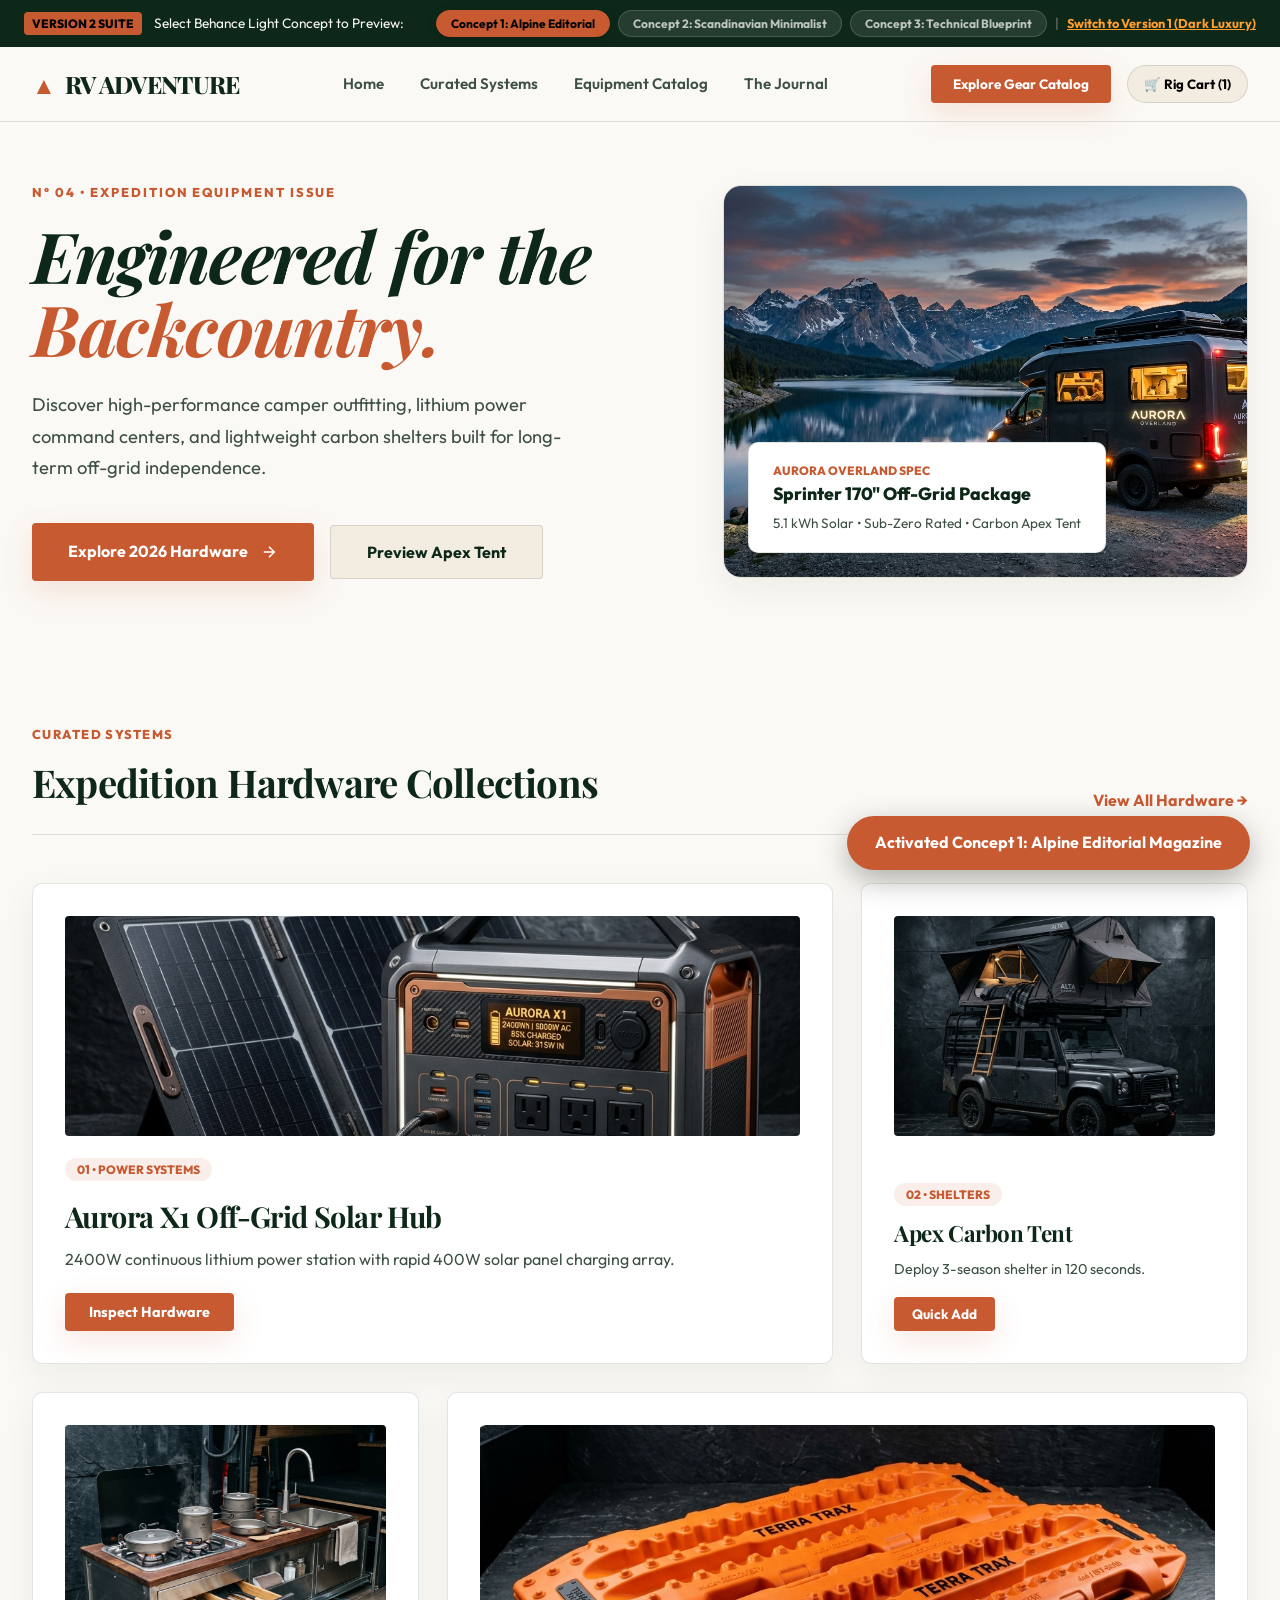
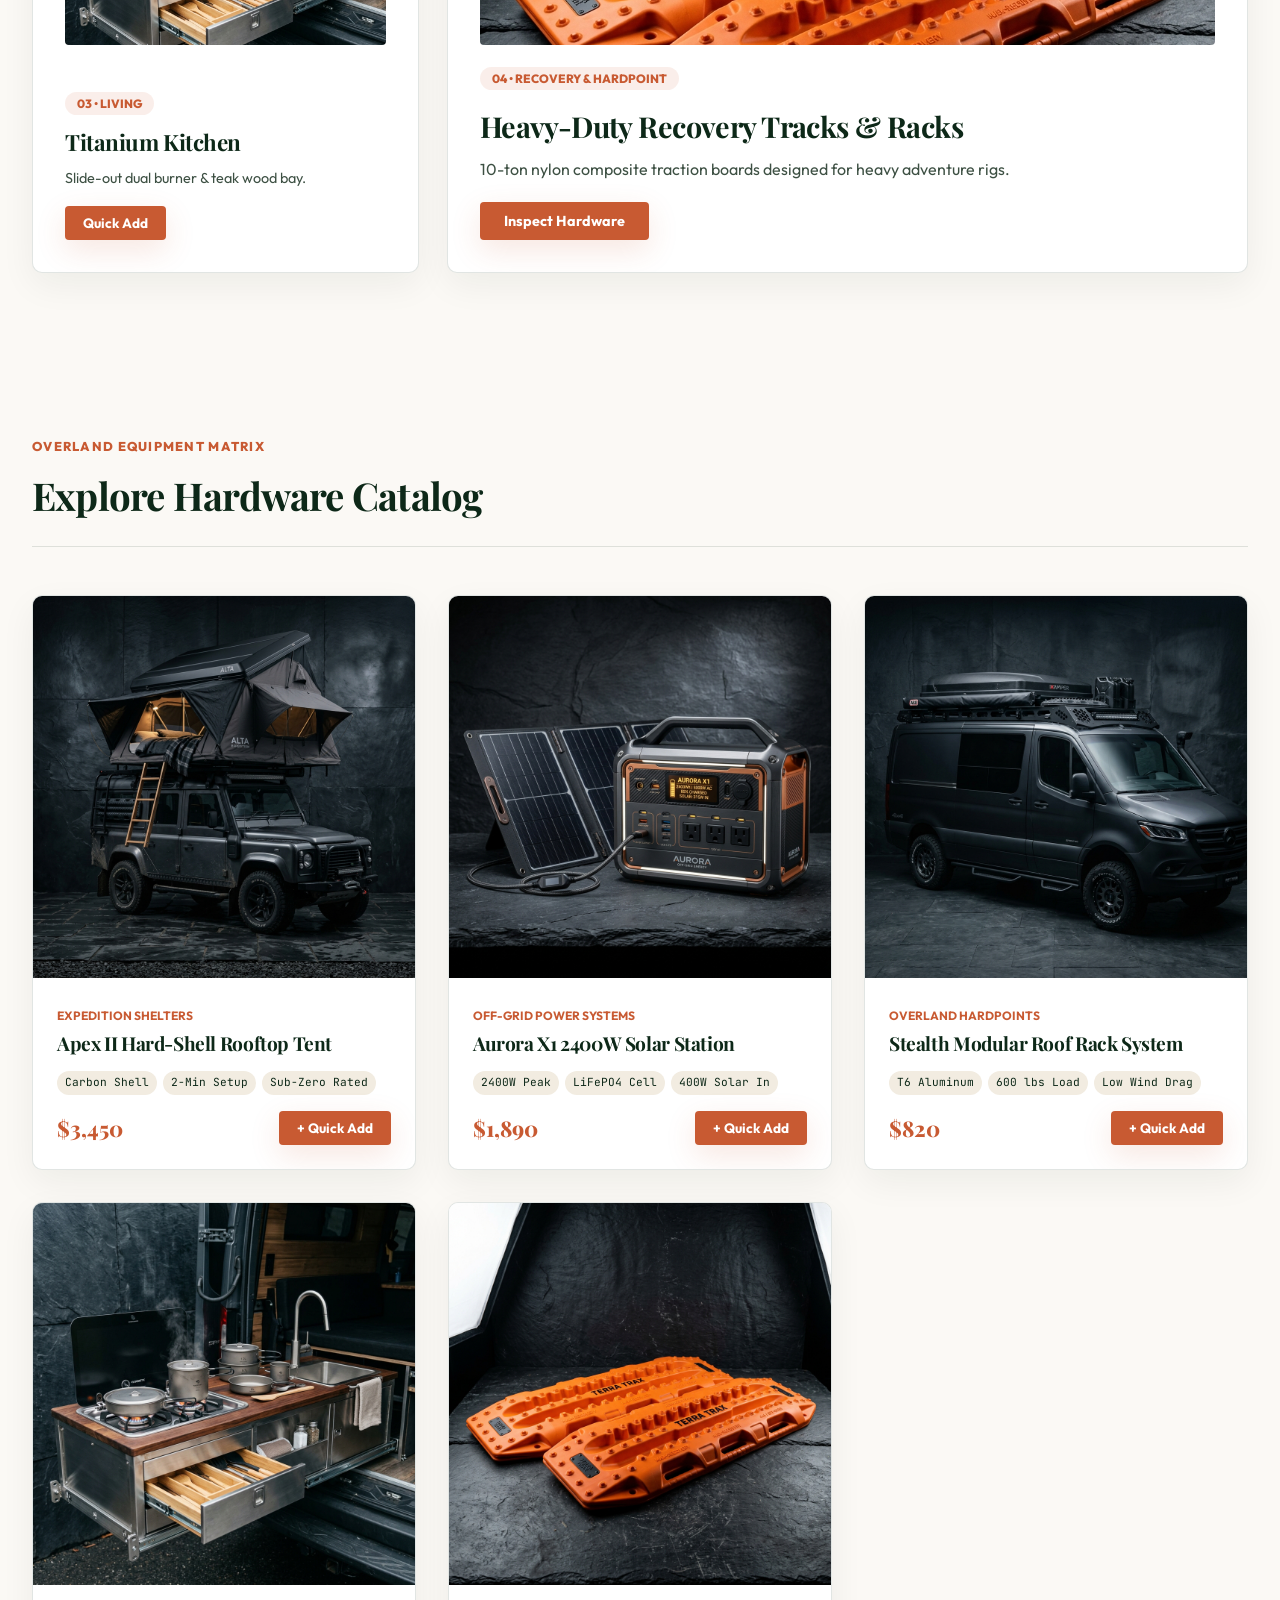
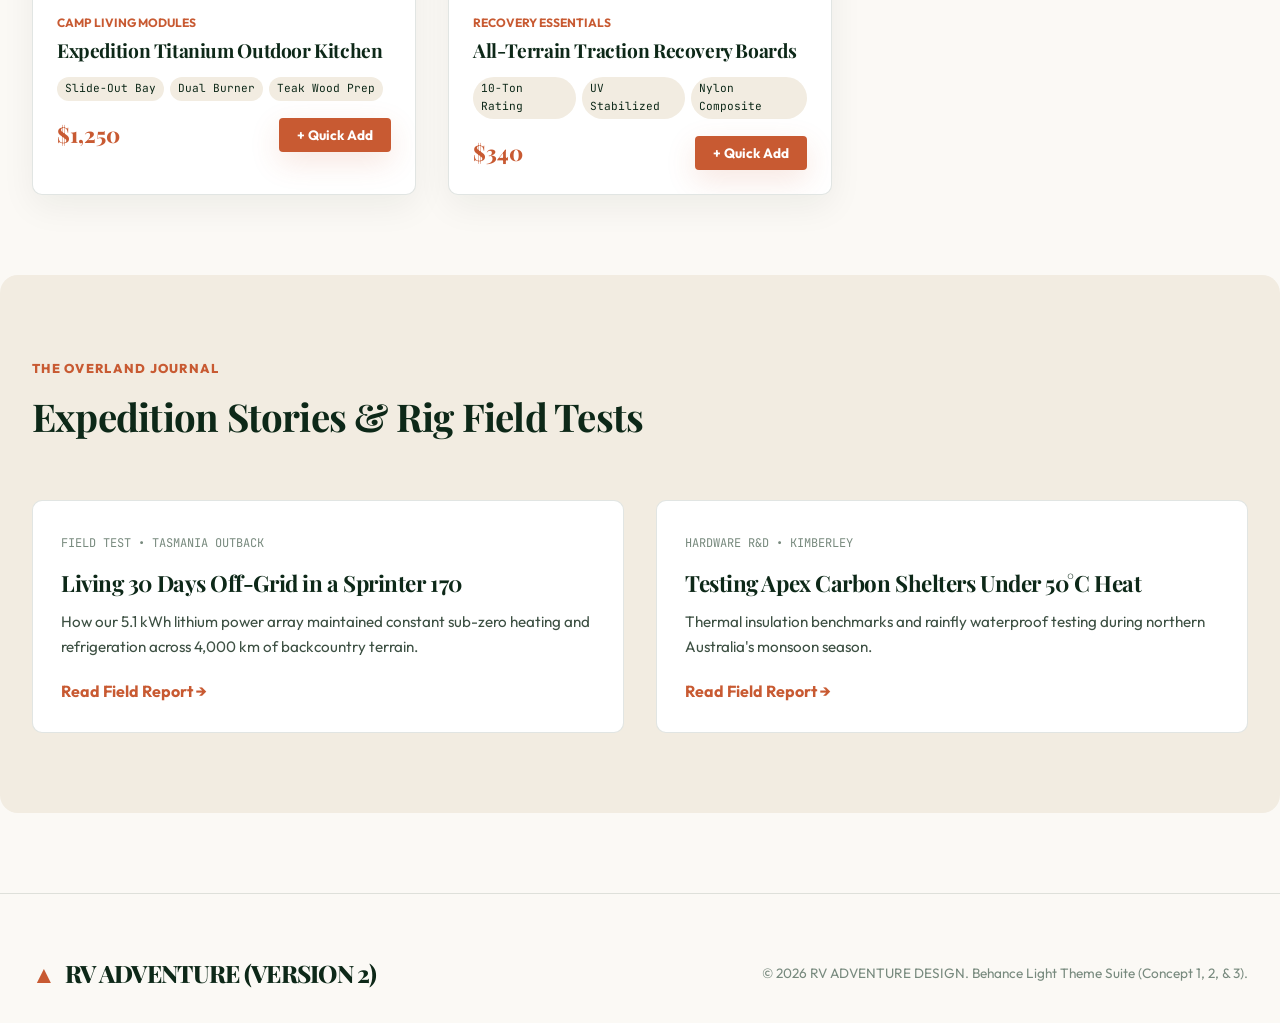
==== index_v2.html @ 2b89c7f0 "Added Version 2 Behance Light Theme Suite with Concept 1, Concept 2, Concept 3 live switcher" ====
<!DOCTYPE html>
<html lang="en" data-concept="editorial">
<head>
  <meta charset="UTF-8" />
  <meta name="viewport" content="width=device-width, initial-scale=1.0" />
  <title>RV ADVENTURE DESIGN — Version 2 (Behance Trending Light Theme)</title>
  <meta name="description" content="Next-generation luxury RV outfitting, off-grid lithium solar power stations, and expedition adventure gear designed in Behance light aesthetic." />
  <link rel="stylesheet" href="styles_v2.css" />
</head>
<body>

  <!-- 1. VERSION 2 CONCEPT SWITCHER BAR -->
  <div class="v2-concept-bar">
    <div style="display: flex; align-items: center; gap: 12px;">
      <span style="background: var(--accent-primary); color: #000; font-weight: 800; padding: 2px 8px; border-radius: 4px; font-size: 0.75rem;">VERSION 2 SUITE</span>
      <span>Select Behance Light Concept to Preview:</span>
    </div>

    <div class="concept-pills">
      <button class="concept-btn active" data-set-concept="editorial" onclick="setConcept('editorial')">Concept 1: Alpine Editorial</button>
      <button class="concept-btn" data-set-concept="minimalist" onclick="setConcept('minimalist')">Concept 2: Scandinavian Minimalist</button>
      <button class="concept-btn" data-set-concept="technical" onclick="setConcept('technical')">Concept 3: Technical Blueprint</button>
      <span style="opacity: 0.4;">|</span>
      <a href="index.html" style="color: #ff9e2c; font-weight: 700; font-size: 0.8rem; text-decoration: underline;">Switch to Version 1 (Dark Luxury)</a>
    </div>
  </div>

  <!-- 2. STICKY HEADER V2 -->
  <header class="header-v2">
    <nav class="nav-container-v2">
      <a href="index_v2.html" class="brand-v2">
        <span>▲</span> RV ADVENTURE 
      </a>

      <ul class="nav-menu-v2">
        <li><a href="#v2-hero">Home</a></li>
        <li><a href="#v2-bento">Curated Systems</a></li>
        <li><a href="#v2-catalog">Equipment Catalog</a></li>
        <li><a href="#v2-journal">The Journal</a></li>
      </ul>

      <div class="nav-actions-v2">
        <button class="btn-v2-primary" style="padding: 10px 22px; font-size: 0.85rem;" onclick="location.href='#v2-catalog'">
          Explore Gear Catalog
        </button>

        <button style="position: relative; padding: 10px 16px; background: var(--bg-secondary); border-radius: var(--radius-pill); font-weight: 700; border: 1px solid var(--border-color);" onclick="showToastV2('Viewing Version 2 Cart')">
          🛒 Rig Cart (<span id="v2-cart-count">1</span>)
        </button>
      </div>
    </nav>
  </header>

  <!-- 3. HERO CANVAS V2 (BEHANCE EDITORIAL MAGAZINE) -->
  <section class="hero-v2" id="v2-hero">
    <div class="hero-grid-v2">
      <div>
        <span class="hero-issue-tag">N° 04 • EXPEDITION EQUIPMENT ISSUE</span>
        <h1 class="hero-title-v2">Engineered for the <span>Backcountry.</span></h1>
        <p class="hero-desc-v2">
          Discover high-performance camper outfitting, lithium power command centers, and lightweight carbon shelters built for long-term off-grid independence.
        </p>

        <div style="display: flex; gap: 16px; align-items: center; flex-wrap: wrap;">
          <a href="#v2-catalog" class="btn-v2-primary">
            Explore 2026 Hardware
            <svg width="18" height="18" fill="none" stroke="currentColor" stroke-width="2" viewBox="0 0 24 24"><path d="M5 12h14M12 5l7 7-7 7"></path></svg>
          </a>
          <button class="btn-v2-primary" style="background: var(--bg-secondary); color: var(--text-primary); box-shadow: none; border: 1px solid var(--border-color);" onclick="openV2QuickView(1)">
            Preview Apex Tent
          </button>
        </div>
      </div>

      <div class="hero-image-frame">
        <img src="assets/hero.jpg" alt="Expedition Camper Van" onError="this.onerror=null; this.src='assets/cat_tent.jpg';" />
        <div class="hero-floating-card">
          <div style="font-size: 0.75rem; color: var(--accent-primary); font-weight: 800; text-transform: uppercase;">AURORA OVERLAND SPEC</div>
          <div style="font-size: 1.1rem; font-weight: 800;">Sprinter 170" Off-Grid Package</div>
          <div style="font-size: 0.85rem; color: var(--text-secondary); margin-top: 4px;">5.1 kWh Solar • Sub-Zero Rated • Carbon Apex Tent</div>
        </div>
      </div>
    </div>
  </section>

  <!-- 4. SHOPPABLE BEHANCE BENTO MATRIX V2 -->
  <section class="section-v2" id="v2-bento">
    <div class="section-head-v2">
      <div>
        <span style="font-size: 0.8rem; font-weight: 800; color: var(--accent-primary); text-transform: uppercase; letter-spacing: 0.1em;">CURATED SYSTEMS</span>
        <h2 style="font-size: 2.4rem; margin-top: 6px;">Expedition Hardware Collections</h2>
      </div>
      <a href="#v2-catalog" style="font-weight: 700; color: var(--accent-primary);">View All Hardware →</a>
    </div>

    <div class="bento-v2-grid">
      <div class="bento-v2-card span-2">
        <img src="assets/solar_generator.jpg" class="bento-v2-img" alt="Solar Generator" onError="this.onerror=null; this.src='assets/hero.jpg';" />
        <div>
          <span style="font-size: 0.75rem; background: var(--badge-bg); color: var(--badge-color); padding: 4px 12px; border-radius: var(--radius-pill); font-weight: 800; text-transform: uppercase;">01 • POWER SYSTEMS</span>
          <h3 style="font-size: 1.8rem; margin: 12px 0 8px;">Aurora X1 Off-Grid Solar Hub</h3>
          <p style="color: var(--text-secondary); margin-bottom: 20px;">2400W continuous lithium power station with rapid 400W solar panel charging array.</p>
          <button class="btn-v2-primary" style="padding: 10px 24px; font-size: 0.9rem;" onclick="openV2QuickView(2)">Inspect Hardware</button>
        </div>
      </div>

      <div class="bento-v2-card">
        <img src="assets/cat_tent.jpg" class="bento-v2-img" alt="Rooftop Tent" onError="this.onerror=null; this.src='assets/hero.jpg';" />
        <div>
          <span style="font-size: 0.75rem; background: var(--badge-bg); color: var(--badge-color); padding: 4px 12px; border-radius: var(--radius-pill); font-weight: 800; text-transform: uppercase;">02 • SHELTERS</span>
          <h3 style="font-size: 1.4rem; margin: 10px 0 6px;">Apex Carbon Tent</h3>
          <p style="color: var(--text-secondary); font-size: 0.9rem; margin-bottom: 16px;">Deploy 3-season shelter in 120 seconds.</p>
          <button class="btn-v2-primary" style="padding: 8px 18px; font-size: 0.85rem;" onclick="openV2QuickView(1)">Quick Add</button>
        </div>
      </div>

      <div class="bento-v2-card">
        <img src="assets/cat_kitchen.jpg" class="bento-v2-img" alt="Kitchen" onError="this.onerror=null; this.src='assets/hero.jpg';" />
        <div>
          <span style="font-size: 0.75rem; background: var(--badge-bg); color: var(--badge-color); padding: 4px 12px; border-radius: var(--radius-pill); font-weight: 800; text-transform: uppercase;">03 • LIVING</span>
          <h3 style="font-size: 1.4rem; margin: 10px 0 6px;">Titanium Kitchen</h3>
          <p style="color: var(--text-secondary); font-size: 0.9rem; margin-bottom: 16px;">Slide-out dual burner & teak wood bay.</p>
          <button class="btn-v2-primary" style="padding: 8px 18px; font-size: 0.85rem;" onclick="openV2QuickView(4)">Quick Add</button>
        </div>
      </div>

      <div class="bento-v2-card span-2">
        <img src="assets/cat_recovery.jpg" class="bento-v2-img" alt="Recovery" onError="this.onerror=null; this.src='assets/hero.jpg';" />
        <div>
          <span style="font-size: 0.75rem; background: var(--badge-bg); color: var(--badge-color); padding: 4px 12px; border-radius: var(--radius-pill); font-weight: 800; text-transform: uppercase;">04 • RECOVERY & HARDPOINT</span>
          <h3 style="font-size: 1.8rem; margin: 12px 0 8px;">Heavy-Duty Recovery Tracks & Racks</h3>
          <p style="color: var(--text-secondary); margin-bottom: 20px;">10-ton nylon composite traction boards designed for heavy adventure rigs.</p>
          <button class="btn-v2-primary" style="padding: 10px 24px; font-size: 0.9rem;" onclick="openV2QuickView(5)">Inspect Hardware</button>
        </div>
      </div>
    </div>
  </section>

  <!-- 5. PRODUCT MATRIX V2 -->
  <section class="section-v2" id="v2-catalog">
    <div class="section-head-v2">
      <div>
        <span style="font-size: 0.8rem; font-weight: 800; color: var(--accent-primary); text-transform: uppercase; letter-spacing: 0.1em;">OVERLAND EQUIPMENT MATRIX</span>
        <h2 style="font-size: 2.4rem; margin-top: 6px;">Explore Hardware Catalog</h2>
      </div>
    </div>

    <div class="product-matrix-v2" id="v2-products-matrix">
      <!-- Injected dynamically via app_v2.js -->
    </div>
  </section>

  <!-- 6. THE OVERLAND JOURNAL (BEHANCE EDITORIAL FEATURE) -->
  <section class="section-v2" id="v2-journal" style="background: var(--bg-secondary); border-radius: var(--radius-lg); margin-bottom: 80px;">
    <div class="section-head-v2" style="border-bottom: none; margin-bottom: 32px;">
      <div>
        <span style="font-size: 0.8rem; font-weight: 800; color: var(--accent-primary); text-transform: uppercase; letter-spacing: 0.1em;">THE OVERLAND JOURNAL</span>
        <h2 style="font-size: 2.4rem; margin-top: 6px;">Expedition Stories & Rig Field Tests</h2>
      </div>
    </div>

    <div style="display: grid; grid-template-columns: repeat(auto-fit, minmax(320px, 1fr)); gap: 32px;">
      <article style="background: var(--bg-card); border-radius: var(--radius-md); padding: 28px; border: var(--card-border-width) solid var(--border-color);">
        <span style="font-size: 0.75rem; color: var(--text-muted); font-family: var(--font-mono);">FIELD TEST • TASMANIA OUTBACK</span>
        <h3 style="font-size: 1.4rem; margin: 12px 0 8px;">Living 30 Days Off-Grid in a Sprinter 170</h3>
        <p style="color: var(--text-secondary); font-size: 0.95rem; line-height: 1.6; margin-bottom: 20px;">
          How our 5.1 kWh lithium power array maintained constant sub-zero heating and refrigeration across 4,000 km of backcountry terrain.
        </p>
        <a href="javascript:void(0)" style="font-weight: 700; color: var(--accent-primary);" onclick="showToastV2('Journal Article Loaded')">Read Field Report →</a>
      </article>

      <article style="background: var(--bg-card); border-radius: var(--radius-md); padding: 28px; border: var(--card-border-width) solid var(--border-color);">
        <span style="font-size: 0.75rem; color: var(--text-muted); font-family: var(--font-mono);">HARDWARE R&D • KIMBERLEY</span>
        <h3 style="font-size: 1.4rem; margin: 12px 0 8px;">Testing Apex Carbon Shelters Under 50°C Heat</h3>
        <p style="color: var(--text-secondary); font-size: 0.95rem; line-height: 1.6; margin-bottom: 20px;">
          Thermal insulation benchmarks and rainfly waterproof testing during northern Australia's monsoon season.
        </p>
        <a href="javascript:void(0)" style="font-weight: 700; color: var(--accent-primary);" onclick="showToastV2('Journal Article Loaded')">Read Field Report →</a>
      </article>
    </div>
  </section>

  <!-- 7. FOOTER V2 -->
  <footer style="border-top: var(--card-border-width) solid var(--border-color); padding: 60px 32px 30px; max-width: 1400px; margin: 0 auto;">
    <div style="display: flex; justify-content: space-between; align-items: center; flex-wrap: wrap; gap: 20px;">
      <a href="index_v2.html" class="brand-v2">
        <span>▲</span> RV ADVENTURE (VERSION 2)
      </a>
      <div style="font-size: 0.85rem; color: var(--text-muted);">
        © 2026 RV ADVENTURE DESIGN. Behance Light Theme Suite (Concept 1, 2, & 3).
      </div>
    </div>
  </footer>

  <!-- QUICK VIEW MODAL V2 -->
  <div class="modal-v2" id="v2-modal" onclick="if(event.target === this) closeV2Modal()">
    <div class="modal-v2-content">
      <button style="position: absolute; top: 16px; right: 20px; font-size: 1.6rem; color: var(--text-muted);" onclick="closeV2Modal()">&times;</button>
      <div id="v2-modal-body"></div>
    </div>
  </div>

  <script src="app_v2.js"></script>
</body>
</html>
---- styles_v2.css ----
/* ==========================================================================
   RV ADVENTURE DESIGN - VERSION 2 (BEHANCE TRENDING LIGHT THEME SUITE)
   ========================================================================== */

@import url('https://fonts.googleapis.com/css2?family=Playfair+Display:ital,wght@0,600;0,700;0,800;1,400;1,600&family=Outfit:wght@400;500;600;700;800&family=Inter:wght@300;400;500;600;700&family=JetBrains+Mono:wght@400;500;700&display=swap');

/* --------------------------------------------------------------------------
   1. CONCEPT 1: ALPINE EDITORIAL MAGAZINE (Default for V2)
   -------------------------------------------------------------------------- */
:root, [data-concept="editorial"] {
  --bg-primary: #fbf9f5;       /* Warm Alabaster Paper */
  --bg-secondary: #f2ece1;     /* Soft Linen Surface */
  --bg-card: #ffffff;
  --bg-glass: rgba(251, 249, 245, 0.92);
  
  --border-color: rgba(13, 40, 24, 0.12);
  --border-glow: rgba(200, 90, 50, 0.3);
  
  --text-primary: #0d2818;     /* Deep Alpine Forest Evergreen */
  --text-secondary: #3d5043;   /* Muted Pine */
  --text-muted: #788a7e;
  
  --accent-primary: #c85a32;   /* Terracotta Rust */
  --accent-hover: #a3421f;
  --accent-rgb: 200, 90, 50;
  --accent-secondary: #0d2818; /* Dark Evergreen */
  
  --font-heading: 'Playfair Display', serif;
  --font-body: 'Outfit', sans-serif;
  --font-mono: 'JetBrains Mono', monospace;
  
  --radius-sm: 4px;
  --radius-md: 10px;
  --radius-lg: 18px;
  --radius-pill: 9999px;
  
  --shadow-subtle: 0 10px 30px rgba(13, 40, 24, 0.05);
  --shadow-glow: 0 10px 30px rgba(200, 90, 50, 0.15);
  --glass-backdrop: blur(16px);
  
  --card-border-width: 1px;
  --card-shadow: 0 12px 35px rgba(13, 40, 24, 0.06);
  --btn-radius: 4px;
  --badge-bg: rgba(200, 90, 50, 0.1);
  --badge-color: #c85a32;
  --hero-font-style: italic;
}

/* --------------------------------------------------------------------------
   2. CONCEPT 2: SCANDINAVIAN NEO-MINIMALIST ARCHITECTURAL
   -------------------------------------------------------------------------- */
[data-concept="minimalist"] {
  --bg-primary: #fafafa;       /* Pure Arctic White */
  --bg-secondary: #f0f0f0;     /* Ultra Soft Neutral */
  --bg-card: #ffffff;
  --bg-glass: rgba(255, 255, 255, 0.94);
  
  --border-color: rgba(0, 0, 0, 0.08);
  --border-glow: rgba(229, 169, 60, 0.3);
  
  --text-primary: #171717;     /* Crisp Neutral Black */
  --text-secondary: #525252;   /* Slate Gray */
  --text-muted: #a3a3a3;
  
  --accent-primary: #e5a93c;   /* Champagne Gold */
  --accent-hover: #c48924;
  --accent-rgb: 229, 169, 60;
  --accent-secondary: #2d5a40; /* Sage Forest */
  
  --font-heading: 'Outfit', sans-serif;
  --font-body: 'Inter', sans-serif;
  --font-mono: 'JetBrains Mono', monospace;
  
  --radius-sm: 12px;
  --radius-md: 20px;
  --radius-lg: 30px;
  --radius-pill: 9999px;
  
  --shadow-subtle: 0 8px 30px rgba(0, 0, 0, 0.04);
  --shadow-glow: 0 0 30px rgba(229, 169, 60, 0.25);
  --glass-backdrop: blur(20px);
  
  --card-border-width: 1px;
  --card-shadow: 0 20px 40px rgba(0, 0, 0, 0.05);
  --btn-radius: var(--radius-pill);
  --badge-bg: rgba(229, 169, 60, 0.14);
  --badge-color: #c48924;
  --hero-font-style: normal;
}

/* --------------------------------------------------------------------------
   3. CONCEPT 3: TECHNICAL OUTFITTER & INDUSTRIAL BLUEPRINT
   -------------------------------------------------------------------------- */
[data-concept="technical"] {
  --bg-primary: #f3f4f6;       /* Technical Grid Paper Gray */
  --bg-secondary: #e5e7eb;     /* Metal Slate Gray */
  --bg-card: #ffffff;
  --bg-glass: rgba(243, 244, 246, 0.95);
  
  --border-color: #1f2937;     /* Dark Micro-Borders */
  --border-glow: #ff4500;
  
  --text-primary: #111827;     /* High Contrast Industrial Black */
  --text-secondary: #374151;   /* Tactical Gray */
  --text-muted: #6b7280;
  
  --accent-primary: #ff4500;   /* Neon Tactical Orange */
  --accent-hover: #d03800;
  --accent-rgb: 255, 69, 0;
  --accent-secondary: #0284c7; /* Precision Blue */
  
  --font-heading: 'JetBrains Mono', monospace;
  --font-body: 'Inter', sans-serif;
  --font-mono: 'JetBrains Mono', monospace;
  
  --radius-sm: 0px;
  --radius-md: 2px;
  --radius-lg: 4px;
  --radius-pill: 0px;
  
  --shadow-subtle: 4px 4px 0px #1f2937;
  --shadow-glow: 4px 4px 0px #ff4500;
  --glass-backdrop: none;
  
  --card-border-width: 2px;
  --card-shadow: 4px 4px 0px #1f2937;
  --btn-radius: 0px;
  --badge-bg: #ff4500;
  --badge-color: #ffffff;
  --hero-font-style: normal;
}

/* --------------------------------------------------------------------------
   4. BASE RESET & GENERAL STYLES
   -------------------------------------------------------------------------- */
* {
  margin: 0;
  padding: 0;
  box-sizing: border-box;
}

html {
  scroll-behavior: smooth;
  font-size: 16px;
}

body {
  background-color: var(--bg-primary);
  color: var(--text-primary);
  font-family: var(--font-body);
  line-height: 1.6;
  overflow-x: hidden;
  transition: background-color 0.4s ease, color 0.4s ease;
}

h1, h2, h3, h4, h5, h6 {
  font-family: var(--font-heading);
  letter-spacing: -0.02em;
  font-weight: 700;
  color: var(--text-primary);
}

a { color: inherit; text-decoration: none; }
button { cursor: pointer; border: none; background: none; font-family: inherit; }
img { max-width: 100%; height: auto; display: block; }

/* --------------------------------------------------------------------------
   5. CONCEPT SWITCHER TOP BAR (V2 SPECIAL FEATURE)
   -------------------------------------------------------------------------- */
.v2-concept-bar {
  background: var(--text-primary);
  color: var(--bg-primary);
  padding: 10px 24px;
  display: flex;
  justify-content: space-between;
  align-items: center;
  font-size: 0.85rem;
  z-index: 200;
  position: relative;
}

.concept-pills {
  display: flex;
  gap: 8px;
  align-items: center;
}

.concept-btn {
  padding: 5px 14px;
  border-radius: var(--radius-pill);
  font-size: 0.75rem;
  font-weight: 700;
  color: rgba(255,255,255,0.7);
  background: rgba(255,255,255,0.1);
  border: 1px solid rgba(255,255,255,0.15);
  transition: all 0.2s ease;
}

.concept-btn:hover { color: #fff; background: rgba(255,255,255,0.25); }
.concept-btn.active {
  background: var(--accent-primary);
  color: #000;
  border-color: var(--accent-primary);
  box-shadow: 0 2px 10px rgba(0,0,0,0.2);
}

/* --------------------------------------------------------------------------
   6. HEADER & NAVIGATION
   -------------------------------------------------------------------------- */
.header-v2 {
  position: sticky;
  top: 0;
  z-index: 100;
  background: var(--bg-glass);
  backdrop-filter: var(--glass-backdrop);
  -webkit-backdrop-filter: var(--glass-backdrop);
  border-bottom: var(--card-border-width) solid var(--border-color);
  transition: all 0.3s ease;
}

.nav-container-v2 {
  max-width: 1400px;
  margin: 0 auto;
  padding: 18px 32px;
  display: flex;
  align-items: center;
  justify-content: space-between;
}

.brand-v2 {
  font-family: var(--font-heading);
  font-size: 1.5rem;
  font-weight: 800;
  text-transform: uppercase;
  letter-spacing: -0.03em;
  display: flex;
  align-items: center;
  gap: 10px;
}

.brand-v2 span {
  color: var(--accent-primary);
}

.nav-menu-v2 {
  display: flex;
  gap: 36px;
  list-style: none;
  font-weight: 600;
  font-size: 0.95rem;
}

.nav-menu-v2 a {
  color: var(--text-secondary);
  transition: color 0.2s ease;
}

.nav-menu-v2 a:hover { color: var(--accent-primary); }

.nav-actions-v2 {
  display: flex;
  align-items: center;
  gap: 16px;
}

/* --------------------------------------------------------------------------
   7. EDITORIAL HERO CANVAS (BEHANCE V2)
   -------------------------------------------------------------------------- */
.hero-v2 {
  padding: 60px 32px;
  max-width: 1400px;
  margin: 0 auto;
}

.hero-grid-v2 {
  display: grid;
  grid-template-columns: 1.1fr 0.9fr;
  gap: 50px;
  align-items: center;
}

.hero-issue-tag {
  font-size: 0.8rem;
  font-weight: 800;
  text-transform: uppercase;
  letter-spacing: 0.15em;
  color: var(--accent-primary);
  margin-bottom: 16px;
  display: block;
}

.hero-title-v2 {
  font-size: clamp(2.8rem, 5.5vw, 4.8rem);
  line-height: 1.04;
  margin-bottom: 24px;
  font-style: var(--hero-font-style);
}

.hero-title-v2 span {
  color: var(--accent-primary);
}

.hero-desc-v2 {
  font-size: 1.15rem;
  color: var(--text-secondary);
  max-width: 540px;
  margin-bottom: 40px;
  line-height: 1.7;
}

.btn-v2-primary {
  background: var(--accent-primary);
  color: #ffffff;
  font-weight: 700;
  padding: 16px 36px;
  border-radius: var(--btn-radius);
  font-size: 1rem;
  display: inline-flex;
  align-items: center;
  gap: 12px;
  box-shadow: var(--shadow-glow);
  transition: all 0.3s ease;
}

.btn-v2-primary:hover {
  background: var(--accent-hover);
  transform: translateY(-3px);
}

.hero-image-frame {
  position: relative;
  border-radius: var(--radius-lg);
  overflow: hidden;
  border: var(--card-border-width) solid var(--border-color);
  box-shadow: var(--card-shadow);
  aspect-ratio: 4 / 3;
}

.hero-image-frame img {
  width: 100%;
  height: 100%;
  object-fit: cover;
}

.hero-floating-card {
  position: absolute;
  bottom: 24px;
  left: 24px;
  background: var(--bg-card);
  border: var(--card-border-width) solid var(--border-color);
  padding: 18px 24px;
  border-radius: var(--radius-md);
  box-shadow: var(--shadow-subtle);
  backdrop-filter: var(--glass-backdrop);
}

/* --------------------------------------------------------------------------
   8. SHOPPABLE LOOKBOOK & BENTO GRID V2
   -------------------------------------------------------------------------- */
.section-v2 {
  max-width: 1400px;
  margin: 0 auto;
  padding: 80px 32px;
}

.section-head-v2 {
  display: flex;
  justify-content: space-between;
  align-items: flex-end;
  margin-bottom: 48px;
  border-bottom: var(--card-border-width) solid var(--border-color);
  padding-bottom: 20px;
}

.bento-v2-grid {
  display: grid;
  grid-template-columns: repeat(3, 1fr);
  gap: 28px;
}

.bento-v2-card {
  background: var(--bg-card);
  border: var(--card-border-width) solid var(--border-color);
  border-radius: var(--radius-md);
  overflow: hidden;
  padding: 32px;
  display: flex;
  flex-direction: column;
  justify-content: space-between;
  transition: all 0.35s ease;
  box-shadow: var(--card-shadow);
  position: relative;
}

.bento-v2-card:hover {
  border-color: var(--accent-primary);
  transform: translateY(-6px);
  box-shadow: var(--shadow-glow);
}

.bento-v2-card.span-2 { grid-column: span 2; }

.bento-v2-img {
  width: 100%;
  height: 220px;
  object-fit: cover;
  border-radius: var(--radius-sm);
  margin-bottom: 20px;
}

/* --------------------------------------------------------------------------
   9. PRODUCT MATRIX V2
   -------------------------------------------------------------------------- */
.product-matrix-v2 {
  display: grid;
  grid-template-columns: repeat(auto-fill, minmax(300px, 1fr));
  gap: 32px;
}

.prod-card-v2 {
  background: var(--bg-card);
  border: var(--card-border-width) solid var(--border-color);
  border-radius: var(--radius-md);
  overflow: hidden;
  box-shadow: var(--card-shadow);
  transition: all 0.3s ease;
}

.prod-card-v2:hover {
  border-color: var(--accent-primary);
  transform: translateY(-5px);
}

.prod-img-v2 {
  width: 100%;
  aspect-ratio: 1 / 1;
  object-fit: cover;
  background: var(--bg-secondary);
}

.prod-body-v2 {
  padding: 24px;
}

.prod-title-v2 {
  font-size: 1.2rem;
  margin-bottom: 8px;
}

.prod-price-v2 {
  font-family: var(--font-heading);
  font-size: 1.35rem;
  font-weight: 800;
  color: var(--accent-primary);
}

/* Modal Overlay V2 */
.modal-v2 {
  position: fixed;
  inset: 0;
  background: rgba(0,0,0,0.6);
  backdrop-filter: blur(8px);
  z-index: 1000;
  display: flex;
  align-items: center;
  justify-content: center;
  opacity: 0;
  pointer-events: none;
  transition: opacity 0.3s ease;
}

.modal-v2.open { opacity: 1; pointer-events: auto; }

.modal-v2-content {
  background: var(--bg-card);
  border: var(--card-border-width) solid var(--border-color);
  border-radius: var(--radius-lg);
  padding: 40px;
  max-width: 750px;
  width: 90%;
  box-shadow: var(--card-shadow);
}

/* Toast */
.toast-v2 {
  position: fixed;
  bottom: 30px;
  right: 30px;
  background: var(--accent-primary);
  color: #fff;
  font-weight: 700;
  padding: 14px 28px;
  border-radius: var(--radius-pill);
  box-shadow: 0 10px 30px rgba(0,0,0,0.3);
  z-index: 2000;
  transform: translateY(100px);
  opacity: 0;
  transition: all 0.3s ease;
}

.toast-v2.show { transform: translateY(0); opacity: 1; }

@media (max-width: 1024px) {
  .hero-grid-v2 { grid-template-columns: 1fr; }
  .bento-v2-grid { grid-template-columns: 1fr; }
  .bento-v2-card.span-2 { grid-column: span 1; }
}
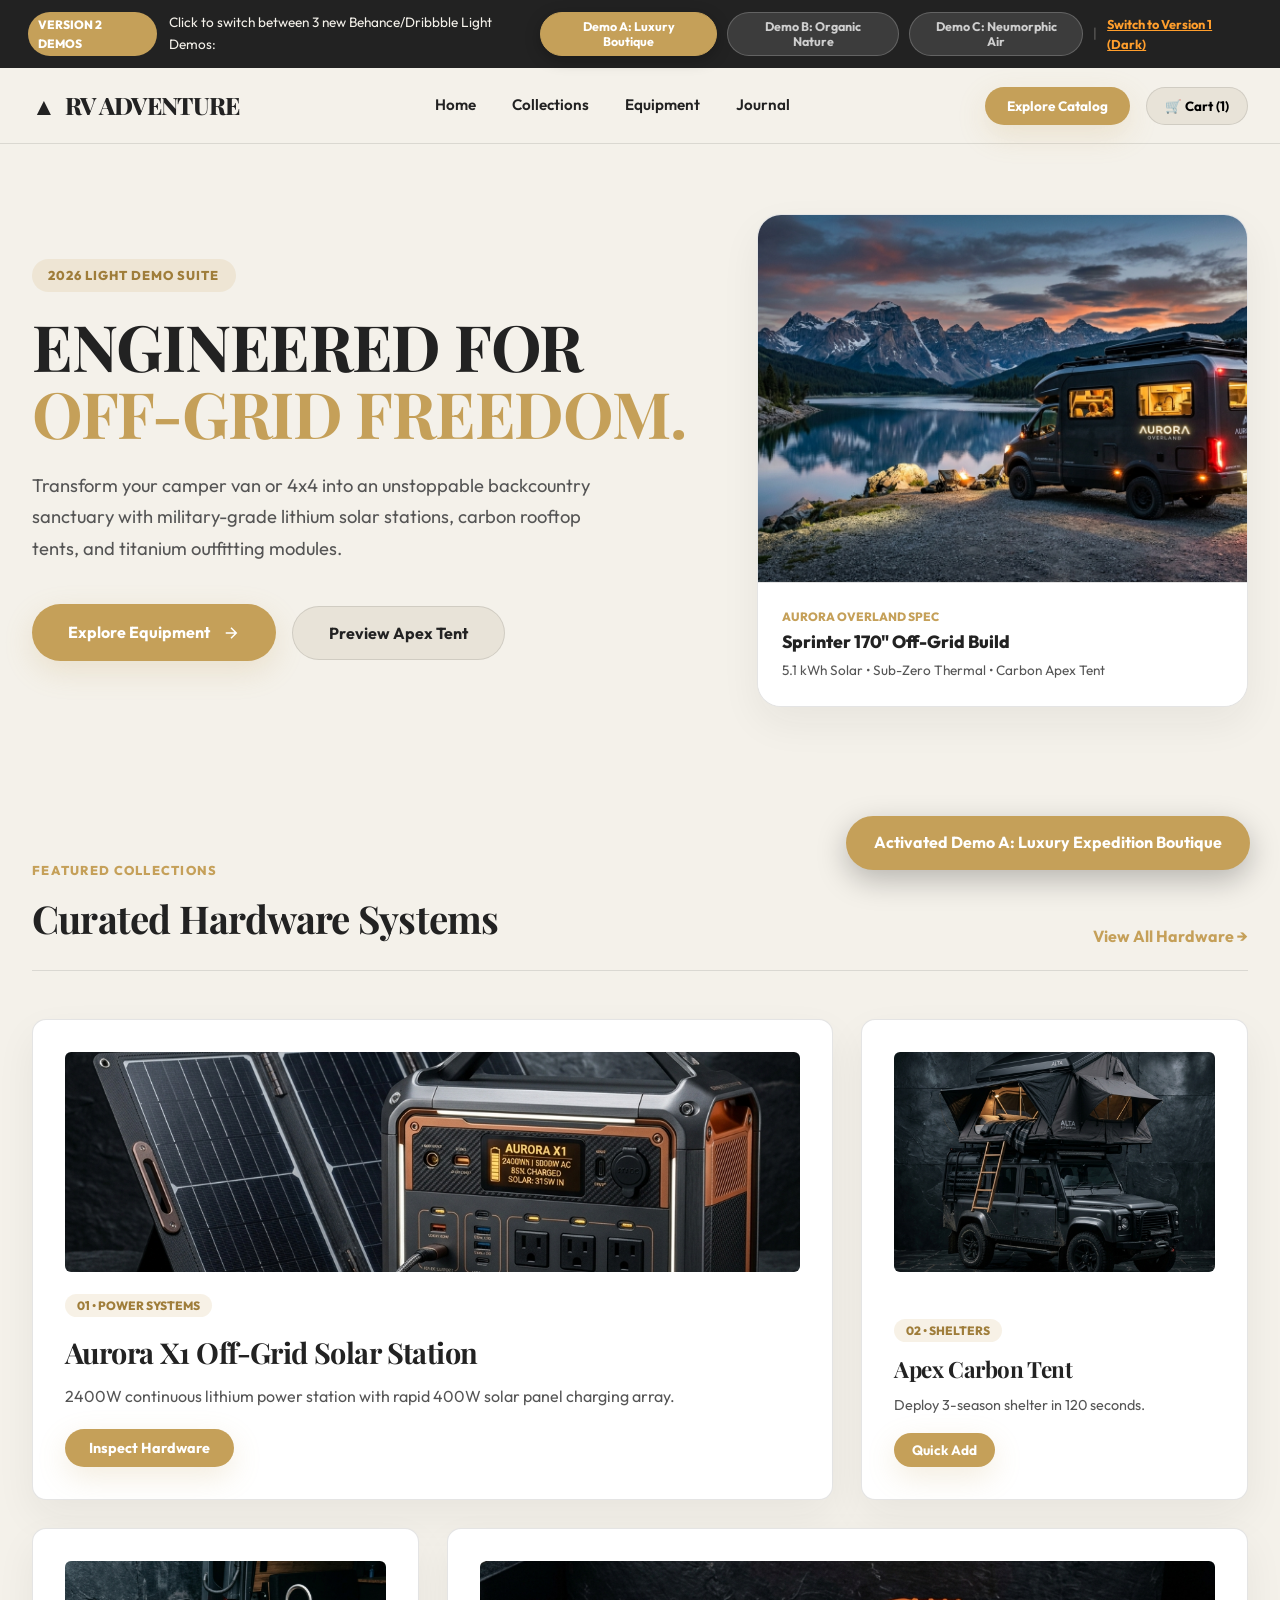
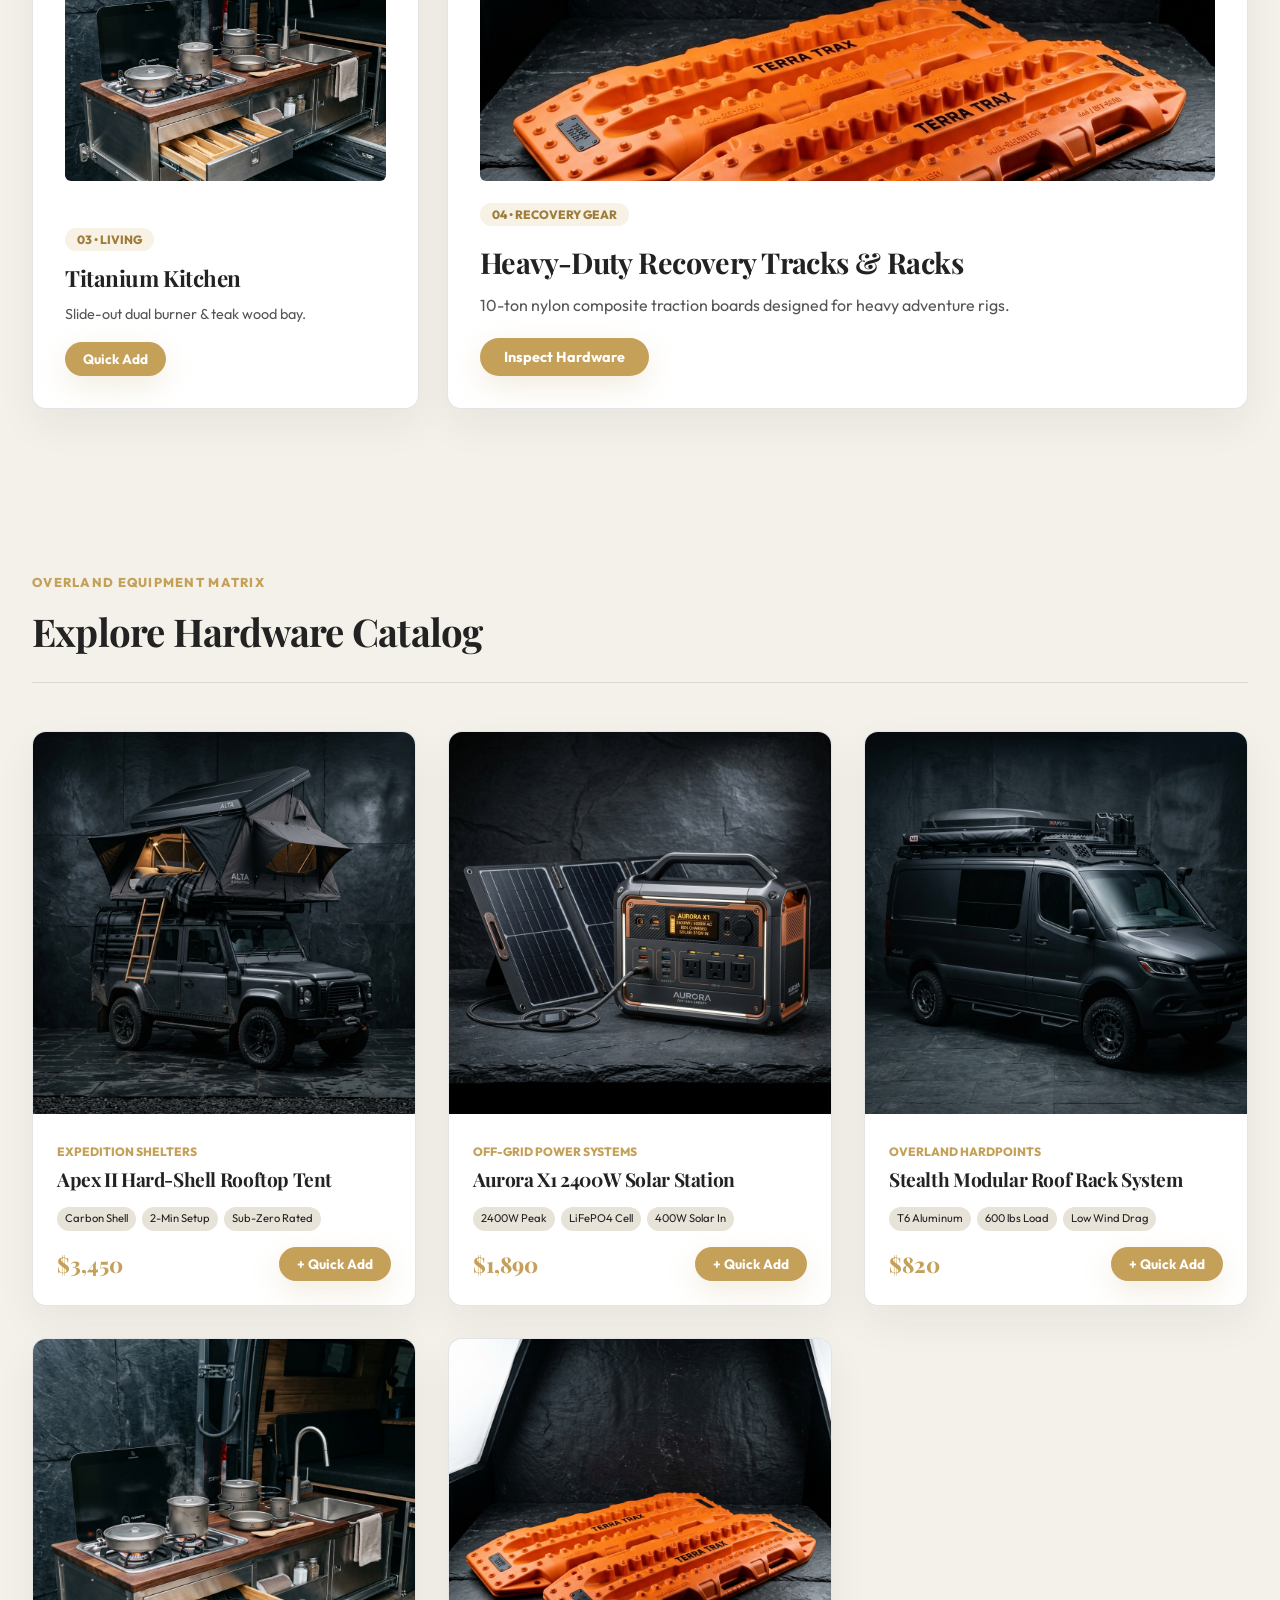
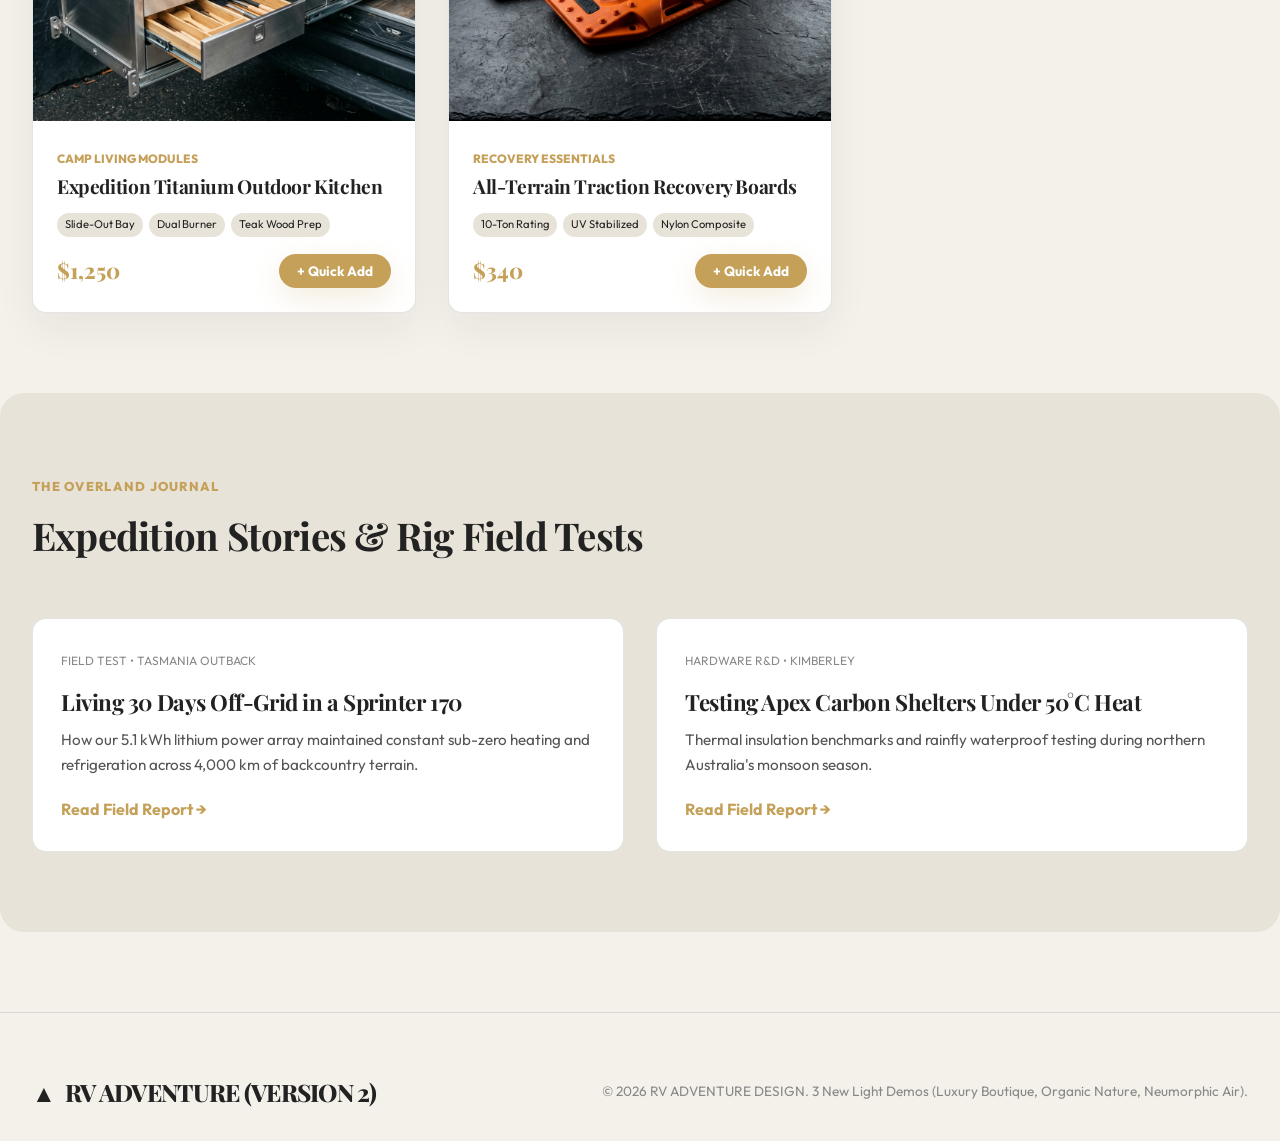
==== commit c1776fa8: "Added 3 brand new Light Demos: Luxury Boutique, Organic Outdoor, Neumorphic Air" ====
--- a/index_v2.html
+++ b/index_v2.html
@@ -1,27 +1,27 @@
 <!DOCTYPE html>
-<html lang="en" data-concept="editorial">
+<html lang="en" data-concept="boutique">
 <head>
   <meta charset="UTF-8" />
   <meta name="viewport" content="width=device-width, initial-scale=1.0" />
-  <title>RV ADVENTURE DESIGN — Version 2 (Behance Trending Light Theme)</title>
-  <meta name="description" content="Next-generation luxury RV outfitting, off-grid lithium solar power stations, and expedition adventure gear designed in Behance light aesthetic." />
+  <title>RV ADVENTURE DESIGN — Version 2 (3 New Light Demos)</title>
+  <meta name="description" content="Next-generation luxury RV outfitting, off-grid lithium solar power stations, and expedition adventure gear designed in 3 distinct Behance light aesthetic demos." />
   <link rel="stylesheet" href="styles_v2.css" />
 </head>
 <body>
 
-  <!-- 1. VERSION 2 CONCEPT SWITCHER BAR -->
-  <div class="v2-concept-bar">
+  <!-- 1. VERSION 2 DEMO SWITCHER TOP BAR -->
+  <div class="demo-bar-v2">
     <div style="display: flex; align-items: center; gap: 12px;">
-      <span style="background: var(--accent-primary); color: #000; font-weight: 800; padding: 2px 8px; border-radius: 4px; font-size: 0.75rem;">VERSION 2 SUITE</span>
-      <span>Select Behance Light Concept to Preview:</span>
-    </div>
-
-    <div class="concept-pills">
-      <button class="concept-btn active" data-set-concept="editorial" onclick="setConcept('editorial')">Concept 1: Alpine Editorial</button>
-      <button class="concept-btn" data-set-concept="minimalist" onclick="setConcept('minimalist')">Concept 2: Scandinavian Minimalist</button>
-      <button class="concept-btn" data-set-concept="technical" onclick="setConcept('technical')">Concept 3: Technical Blueprint</button>
-      <span style="opacity: 0.4;">|</span>
-      <a href="index.html" style="color: #ff9e2c; font-weight: 700; font-size: 0.8rem; text-decoration: underline;">Switch to Version 1 (Dark Luxury)</a>
+      <span style="background: var(--accent-primary); color: #fff; font-weight: 800; padding: 3px 10px; border-radius: var(--radius-pill); font-size: 0.75rem;">VERSION 2 DEMOS</span>
+      <span>Click to switch between 3 new Behance/Dribbble Light Demos:</span>
+    </div>
+
+    <div class="demo-pills">
+      <button class="demo-btn active" data-set-concept="boutique" onclick="setConcept('boutique')">Demo A: Luxury Boutique</button>
+      <button class="demo-btn" data-set-concept="organic" onclick="setConcept('organic')">Demo B: Organic Nature</button>
+      <button class="demo-btn" data-set-concept="air" onclick="setConcept('air')">Demo C: Neumorphic Air</button>
+      <span style="opacity: 0.3;">|</span>
+      <a href="index.html" style="color: #ff9e2c; font-weight: 700; font-size: 0.8rem; text-decoration: underline;">Switch to Version 1 (Dark)</a>
     </div>
   </div>
 
@@ -29,41 +29,41 @@
   <header class="header-v2">
     <nav class="nav-container-v2">
       <a href="index_v2.html" class="brand-v2">
-        <span>▲</span> RV ADVENTURE 
+        <span>▲</span> RV ADVENTURE
       </a>
 
       <ul class="nav-menu-v2">
         <li><a href="#v2-hero">Home</a></li>
-        <li><a href="#v2-bento">Curated Systems</a></li>
-        <li><a href="#v2-catalog">Equipment Catalog</a></li>
-        <li><a href="#v2-journal">The Journal</a></li>
+        <li><a href="#v2-bento">Collections</a></li>
+        <li><a href="#v2-catalog">Equipment</a></li>
+        <li><a href="#v2-journal">Journal</a></li>
       </ul>
 
       <div class="nav-actions-v2">
         <button class="btn-v2-primary" style="padding: 10px 22px; font-size: 0.85rem;" onclick="location.href='#v2-catalog'">
-          Explore Gear Catalog
+          Explore Catalog
         </button>
 
-        <button style="position: relative; padding: 10px 16px; background: var(--bg-secondary); border-radius: var(--radius-pill); font-weight: 700; border: 1px solid var(--border-color);" onclick="showToastV2('Viewing Version 2 Cart')">
-          🛒 Rig Cart (<span id="v2-cart-count">1</span>)
+        <button style="position: relative; padding: 10px 18px; background: var(--bg-secondary); border-radius: var(--radius-pill); font-weight: 700; border: 1px solid var(--border-color);" onclick="showToastV2('Viewing Cart')">
+          🛒 Cart (<span id="v2-cart-count">1</span>)
         </button>
       </div>
     </nav>
   </header>
 
-  <!-- 3. HERO CANVAS V2 (BEHANCE EDITORIAL MAGAZINE) -->
+  <!-- 3. HERO CANVAS V2 -->
   <section class="hero-v2" id="v2-hero">
     <div class="hero-grid-v2">
       <div>
-        <span class="hero-issue-tag">N° 04 • EXPEDITION EQUIPMENT ISSUE</span>
-        <h1 class="hero-title-v2">Engineered for the <span>Backcountry.</span></h1>
+        <span class="hero-tag-v2">2026 LIGHT DEMO SUITE</span>
+        <h1 class="hero-title-v2">Engineered for <span>Off-Grid Freedom.</span></h1>
         <p class="hero-desc-v2">
-          Discover high-performance camper outfitting, lithium power command centers, and lightweight carbon shelters built for long-term off-grid independence.
+          Transform your camper van or 4x4 into an unstoppable backcountry sanctuary with military-grade lithium solar stations, carbon rooftop tents, and titanium outfitting modules.
         </p>
 
         <div style="display: flex; gap: 16px; align-items: center; flex-wrap: wrap;">
           <a href="#v2-catalog" class="btn-v2-primary">
-            Explore 2026 Hardware
+            Explore Equipment
             <svg width="18" height="18" fill="none" stroke="currentColor" stroke-width="2" viewBox="0 0 24 24"><path d="M5 12h14M12 5l7 7-7 7"></path></svg>
           </a>
           <button class="btn-v2-primary" style="background: var(--bg-secondary); color: var(--text-primary); box-shadow: none; border: 1px solid var(--border-color);" onclick="openV2QuickView(1)">
@@ -72,12 +72,12 @@
         </div>
       </div>
 
-      <div class="hero-image-frame">
+      <div class="hero-card-v2">
         <img src="assets/hero.jpg" alt="Expedition Camper Van" onError="this.onerror=null; this.src='assets/cat_tent.jpg';" />
-        <div class="hero-floating-card">
+        <div style="padding: 24px; background: var(--bg-card); border-top: 1px solid var(--border-color);">
           <div style="font-size: 0.75rem; color: var(--accent-primary); font-weight: 800; text-transform: uppercase;">AURORA OVERLAND SPEC</div>
-          <div style="font-size: 1.1rem; font-weight: 800;">Sprinter 170" Off-Grid Package</div>
-          <div style="font-size: 0.85rem; color: var(--text-secondary); margin-top: 4px;">5.1 kWh Solar • Sub-Zero Rated • Carbon Apex Tent</div>
+          <div style="font-size: 1.1rem; font-weight: 800; margin-top: 2px;">Sprinter 170" Off-Grid Build</div>
+          <div style="font-size: 0.85rem; color: var(--text-secondary); margin-top: 4px;">5.1 kWh Solar • Sub-Zero Thermal • Carbon Apex Tent</div>
         </div>
       </div>
     </div>
@@ -87,8 +87,8 @@
   <section class="section-v2" id="v2-bento">
     <div class="section-head-v2">
       <div>
-        <span style="font-size: 0.8rem; font-weight: 800; color: var(--accent-primary); text-transform: uppercase; letter-spacing: 0.1em;">CURATED SYSTEMS</span>
-        <h2 style="font-size: 2.4rem; margin-top: 6px;">Expedition Hardware Collections</h2>
+        <span style="font-size: 0.8rem; font-weight: 800; color: var(--accent-primary); text-transform: uppercase; letter-spacing: 0.1em;">FEATURED COLLECTIONS</span>
+        <h2 style="font-size: 2.4rem; margin-top: 6px;">Curated Hardware Systems</h2>
       </div>
       <a href="#v2-catalog" style="font-weight: 700; color: var(--accent-primary);">View All Hardware →</a>
     </div>
@@ -98,7 +98,7 @@
         <img src="assets/solar_generator.jpg" class="bento-v2-img" alt="Solar Generator" onError="this.onerror=null; this.src='assets/hero.jpg';" />
         <div>
           <span style="font-size: 0.75rem; background: var(--badge-bg); color: var(--badge-color); padding: 4px 12px; border-radius: var(--radius-pill); font-weight: 800; text-transform: uppercase;">01 • POWER SYSTEMS</span>
-          <h3 style="font-size: 1.8rem; margin: 12px 0 8px;">Aurora X1 Off-Grid Solar Hub</h3>
+          <h3 style="font-size: 1.8rem; margin: 12px 0 8px;">Aurora X1 Off-Grid Solar Station</h3>
           <p style="color: var(--text-secondary); margin-bottom: 20px;">2400W continuous lithium power station with rapid 400W solar panel charging array.</p>
           <button class="btn-v2-primary" style="padding: 10px 24px; font-size: 0.9rem;" onclick="openV2QuickView(2)">Inspect Hardware</button>
         </div>
@@ -127,7 +127,7 @@
       <div class="bento-v2-card span-2">
         <img src="assets/cat_recovery.jpg" class="bento-v2-img" alt="Recovery" onError="this.onerror=null; this.src='assets/hero.jpg';" />
         <div>
-          <span style="font-size: 0.75rem; background: var(--badge-bg); color: var(--badge-color); padding: 4px 12px; border-radius: var(--radius-pill); font-weight: 800; text-transform: uppercase;">04 • RECOVERY & HARDPOINT</span>
+          <span style="font-size: 0.75rem; background: var(--badge-bg); color: var(--badge-color); padding: 4px 12px; border-radius: var(--radius-pill); font-weight: 800; text-transform: uppercase;">04 • RECOVERY GEAR</span>
           <h3 style="font-size: 1.8rem; margin: 12px 0 8px;">Heavy-Duty Recovery Tracks & Racks</h3>
           <p style="color: var(--text-secondary); margin-bottom: 20px;">10-ton nylon composite traction boards designed for heavy adventure rigs.</p>
           <button class="btn-v2-primary" style="padding: 10px 24px; font-size: 0.9rem;" onclick="openV2QuickView(5)">Inspect Hardware</button>
@@ -150,7 +150,7 @@
     </div>
   </section>
 
-  <!-- 6. THE OVERLAND JOURNAL (BEHANCE EDITORIAL FEATURE) -->
+  <!-- 6. THE OVERLAND JOURNAL -->
   <section class="section-v2" id="v2-journal" style="background: var(--bg-secondary); border-radius: var(--radius-lg); margin-bottom: 80px;">
     <div class="section-head-v2" style="border-bottom: none; margin-bottom: 32px;">
       <div>
@@ -160,7 +160,7 @@
     </div>
 
     <div style="display: grid; grid-template-columns: repeat(auto-fit, minmax(320px, 1fr)); gap: 32px;">
-      <article style="background: var(--bg-card); border-radius: var(--radius-md); padding: 28px; border: var(--card-border-width) solid var(--border-color);">
+      <article style="background: var(--bg-card); border-radius: var(--radius-md); padding: 28px; border: 1px solid var(--border-color);">
         <span style="font-size: 0.75rem; color: var(--text-muted); font-family: var(--font-mono);">FIELD TEST • TASMANIA OUTBACK</span>
         <h3 style="font-size: 1.4rem; margin: 12px 0 8px;">Living 30 Days Off-Grid in a Sprinter 170</h3>
         <p style="color: var(--text-secondary); font-size: 0.95rem; line-height: 1.6; margin-bottom: 20px;">
@@ -169,7 +169,7 @@
         <a href="javascript:void(0)" style="font-weight: 700; color: var(--accent-primary);" onclick="showToastV2('Journal Article Loaded')">Read Field Report →</a>
       </article>
 
-      <article style="background: var(--bg-card); border-radius: var(--radius-md); padding: 28px; border: var(--card-border-width) solid var(--border-color);">
+      <article style="background: var(--bg-card); border-radius: var(--radius-md); padding: 28px; border: 1px solid var(--border-color);">
         <span style="font-size: 0.75rem; color: var(--text-muted); font-family: var(--font-mono);">HARDWARE R&D • KIMBERLEY</span>
         <h3 style="font-size: 1.4rem; margin: 12px 0 8px;">Testing Apex Carbon Shelters Under 50°C Heat</h3>
         <p style="color: var(--text-secondary); font-size: 0.95rem; line-height: 1.6; margin-bottom: 20px;">
@@ -181,13 +181,13 @@
   </section>
 
   <!-- 7. FOOTER V2 -->
-  <footer style="border-top: var(--card-border-width) solid var(--border-color); padding: 60px 32px 30px; max-width: 1400px; margin: 0 auto;">
+  <footer style="border-top: 1px solid var(--border-color); padding: 60px 32px 30px; max-width: 1400px; margin: 0 auto;">
     <div style="display: flex; justify-content: space-between; align-items: center; flex-wrap: wrap; gap: 20px;">
       <a href="index_v2.html" class="brand-v2">
         <span>▲</span> RV ADVENTURE (VERSION 2)
       </a>
       <div style="font-size: 0.85rem; color: var(--text-muted);">
-        © 2026 RV ADVENTURE DESIGN. Behance Light Theme Suite (Concept 1, 2, & 3).
+        © 2026 RV ADVENTURE DESIGN. 3 New Light Demos (Luxury Boutique, Organic Nature, Neumorphic Air).
       </div>
     </div>
   </footer>
--- a/styles_v2.css
+++ b/styles_v2.css
@@ -1,149 +1,138 @@
 /* ==========================================================================
-   RV ADVENTURE DESIGN - VERSION 2 (BEHANCE TRENDING LIGHT THEME SUITE)
+   RV ADVENTURE DESIGN - VERSION 2 (NEW BEHANCE & DRIBBBLE LIGHT DEMO SUITE)
    ========================================================================== */
 
-@import url('https://fonts.googleapis.com/css2?family=Playfair+Display:ital,wght@0,600;0,700;0,800;1,400;1,600&family=Outfit:wght@400;500;600;700;800&family=Inter:wght@300;400;500;600;700&family=JetBrains+Mono:wght@400;500;700&display=swap');
+@import url('https://fonts.googleapis.com/css2?family=Playfair+Display:ital,wght@0,500;0,700;0,800;1,400&family=Outfit:wght@300;400;500;600;700;800&family=Plus+Jakarta+Sans:wght@400;500;600;700;800&family=Inter:wght@300;400;500;600;700&display=swap');
 
 /* --------------------------------------------------------------------------
-   1. CONCEPT 1: ALPINE EDITORIAL MAGAZINE (Default for V2)
+   DEMO 1: LUXURY EXPEDITION BOUTIQUE (Rimowa / Peak Design Luxury)
    -------------------------------------------------------------------------- */
-:root, [data-concept="editorial"] {
-  --bg-primary: #fbf9f5;       /* Warm Alabaster Paper */
-  --bg-secondary: #f2ece1;     /* Soft Linen Surface */
+:root, [data-concept="boutique"] {
+  --bg-primary: #f4f1ea;       /* Warm Cashmere Silk */
+  --bg-secondary: #e8e3d8;     /* Brushed Cream Surface */
   --bg-card: #ffffff;
-  --bg-glass: rgba(251, 249, 245, 0.92);
-  
-  --border-color: rgba(13, 40, 24, 0.12);
-  --border-glow: rgba(200, 90, 50, 0.3);
-  
-  --text-primary: #0d2818;     /* Deep Alpine Forest Evergreen */
-  --text-secondary: #3d5043;   /* Muted Pine */
-  --text-muted: #788a7e;
-  
-  --accent-primary: #c85a32;   /* Terracotta Rust */
-  --accent-hover: #a3421f;
-  --accent-rgb: 200, 90, 50;
-  --accent-secondary: #0d2818; /* Dark Evergreen */
+  --bg-glass: rgba(244, 241, 234, 0.94);
+  
+  --border-color: rgba(34, 34, 34, 0.12);
+  --border-glow: rgba(197, 160, 89, 0.4);
+  
+  --text-primary: #222222;     /* Velvet Charcoal */
+  --text-secondary: #555555;   /* Medium Muted Charcoal */
+  --text-muted: #888888;
+  
+  --accent-primary: #c5a059;   /* Brushed Champagne Gold */
+  --accent-hover: #9f7d3a;
+  --accent-rgb: 197, 160, 89;
+  --accent-secondary: #222222;
   
   --font-heading: 'Playfair Display', serif;
   --font-body: 'Outfit', sans-serif;
-  --font-mono: 'JetBrains Mono', monospace;
-  
-  --radius-sm: 4px;
-  --radius-md: 10px;
-  --radius-lg: 18px;
+  --font-mono: 'Outfit', sans-serif;
+  
+  --radius-sm: 6px;
+  --radius-md: 14px;
+  --radius-lg: 24px;
   --radius-pill: 9999px;
   
-  --shadow-subtle: 0 10px 30px rgba(13, 40, 24, 0.05);
-  --shadow-glow: 0 10px 30px rgba(200, 90, 50, 0.15);
+  --shadow-subtle: 0 12px 35px rgba(34, 34, 34, 0.05);
+  --shadow-glow: 0 10px 30px rgba(197, 160, 89, 0.2);
+  --glass-backdrop: blur(20px);
+  
+  --card-border-width: 1px;
+  --card-shadow: 0 16px 40px rgba(34, 34, 34, 0.06);
+  --btn-radius: var(--radius-pill);
+  --badge-bg: rgba(197, 160, 89, 0.15);
+  --badge-color: #9f7d3a;
+  --hero-title-transform: uppercase;
+}
+
+/* --------------------------------------------------------------------------
+   DEMO 2: MODERN ORGANIC OUTDOOR (Patagonia & Snow Peak Earth Vibe)
+   -------------------------------------------------------------------------- */
+[data-concept="organic"] {
+  --bg-primary: #efece6;       /* Raw Sandstone */
+  --bg-secondary: #e2ddd3;     /* Muted Earth Surface */
+  --bg-card: #fffdf9;          /* Canvas Cream */
+  --bg-glass: rgba(239, 236, 230, 0.94);
+  
+  --border-color: rgba(74, 93, 78, 0.15);
+  --border-glow: rgba(188, 90, 69, 0.35);
+  
+  --text-primary: #1c261e;     /* Deep Forest Charcoal */
+  --text-secondary: #4a5d4e;   /* Earth Moss Green */
+  --text-muted: #7d8f81;
+  
+  --accent-primary: #bc5a45;   /* Warm Terracotta Earth */
+  --accent-hover: #983f2c;
+  --accent-rgb: 188, 90, 69;
+  --accent-secondary: #4a5d4e; /* Earth Moss */
+  
+  --font-heading: 'Outfit', sans-serif;
+  --font-body: 'Plus Jakarta Sans', sans-serif;
+  --font-mono: 'Plus Jakarta Sans', sans-serif;
+  
+  --radius-sm: 12px;
+  --radius-md: 24px;
+  --radius-lg: 36px;
+  --radius-pill: 9999px;
+  
+  --shadow-subtle: 0 10px 30px rgba(28, 38, 30, 0.05);
+  --shadow-glow: 0 10px 30px rgba(188, 90, 69, 0.18);
   --glass-backdrop: blur(16px);
   
   --card-border-width: 1px;
-  --card-shadow: 0 12px 35px rgba(13, 40, 24, 0.06);
-  --btn-radius: 4px;
-  --badge-bg: rgba(200, 90, 50, 0.1);
-  --badge-color: #c85a32;
-  --hero-font-style: italic;
+  --card-shadow: 0 14px 35px rgba(28, 38, 30, 0.06);
+  --btn-radius: var(--radius-pill);
+  --badge-bg: rgba(188, 90, 69, 0.12);
+  --badge-color: #bc5a45;
+  --hero-title-transform: none;
 }
 
 /* --------------------------------------------------------------------------
-   2. CONCEPT 2: SCANDINAVIAN NEO-MINIMALIST ARCHITECTURAL
+   DEMO 3: NEUMORPHIC AIR & TECH (Apple & Lucid Motors Aesthetic)
    -------------------------------------------------------------------------- */
-[data-concept="minimalist"] {
-  --bg-primary: #fafafa;       /* Pure Arctic White */
-  --bg-secondary: #f0f0f0;     /* Ultra Soft Neutral */
+[data-concept="air"] {
+  --bg-primary: #f8fafc;       /* Pure Glacial Ice White */
+  --bg-secondary: #e2e8f0;     /* Slate Surface */
   --bg-card: #ffffff;
-  --bg-glass: rgba(255, 255, 255, 0.94);
-  
-  --border-color: rgba(0, 0, 0, 0.08);
-  --border-glow: rgba(229, 169, 60, 0.3);
-  
-  --text-primary: #171717;     /* Crisp Neutral Black */
-  --text-secondary: #525252;   /* Slate Gray */
-  --text-muted: #a3a3a3;
-  
-  --accent-primary: #e5a93c;   /* Champagne Gold */
-  --accent-hover: #c48924;
-  --accent-rgb: 229, 169, 60;
-  --accent-secondary: #2d5a40; /* Sage Forest */
+  --bg-glass: rgba(248, 250, 252, 0.92);
+  
+  --border-color: rgba(226, 232, 240, 0.9);
+  --border-glow: rgba(2, 132, 199, 0.3);
+  
+  --text-primary: #0f172a;     /* Deep Obsidian Slate */
+  --text-secondary: #475569;   /* Cool Gray */
+  --text-muted: #94a3b8;
+  
+  --accent-primary: #0284c7;   /* Electric Sky Cyan */
+  --accent-hover: #0369a1;
+  --accent-rgb: 2, 132, 199;
+  --accent-secondary: #0f172a;
   
   --font-heading: 'Outfit', sans-serif;
   --font-body: 'Inter', sans-serif;
-  --font-mono: 'JetBrains Mono', monospace;
-  
-  --radius-sm: 12px;
-  --radius-md: 20px;
-  --radius-lg: 30px;
+  --font-mono: 'Inter', sans-serif;
+  
+  --radius-sm: 10px;
+  --radius-md: 16px;
+  --radius-lg: 24px;
   --radius-pill: 9999px;
   
-  --shadow-subtle: 0 8px 30px rgba(0, 0, 0, 0.04);
-  --shadow-glow: 0 0 30px rgba(229, 169, 60, 0.25);
-  --glass-backdrop: blur(20px);
+  --shadow-subtle: 0 10px 30px rgba(15, 23, 42, 0.04);
+  --shadow-glow: 0 0 30px rgba(2, 132, 199, 0.25);
+  --glass-backdrop: blur(24px) saturate(200%);
   
   --card-border-width: 1px;
-  --card-shadow: 0 20px 40px rgba(0, 0, 0, 0.05);
+  --card-shadow: 0 20px 40px -10px rgba(15, 23, 42, 0.08);
   --btn-radius: var(--radius-pill);
-  --badge-bg: rgba(229, 169, 60, 0.14);
-  --badge-color: #c48924;
-  --hero-font-style: normal;
-}
-
-/* --------------------------------------------------------------------------
-   3. CONCEPT 3: TECHNICAL OUTFITTER & INDUSTRIAL BLUEPRINT
-   -------------------------------------------------------------------------- */
-[data-concept="technical"] {
-  --bg-primary: #f3f4f6;       /* Technical Grid Paper Gray */
-  --bg-secondary: #e5e7eb;     /* Metal Slate Gray */
-  --bg-card: #ffffff;
-  --bg-glass: rgba(243, 244, 246, 0.95);
-  
-  --border-color: #1f2937;     /* Dark Micro-Borders */
-  --border-glow: #ff4500;
-  
-  --text-primary: #111827;     /* High Contrast Industrial Black */
-  --text-secondary: #374151;   /* Tactical Gray */
-  --text-muted: #6b7280;
-  
-  --accent-primary: #ff4500;   /* Neon Tactical Orange */
-  --accent-hover: #d03800;
-  --accent-rgb: 255, 69, 0;
-  --accent-secondary: #0284c7; /* Precision Blue */
-  
-  --font-heading: 'JetBrains Mono', monospace;
-  --font-body: 'Inter', sans-serif;
-  --font-mono: 'JetBrains Mono', monospace;
-  
-  --radius-sm: 0px;
-  --radius-md: 2px;
-  --radius-lg: 4px;
-  --radius-pill: 0px;
-  
-  --shadow-subtle: 4px 4px 0px #1f2937;
-  --shadow-glow: 4px 4px 0px #ff4500;
-  --glass-backdrop: none;
-  
-  --card-border-width: 2px;
-  --card-shadow: 4px 4px 0px #1f2937;
-  --btn-radius: 0px;
-  --badge-bg: #ff4500;
-  --badge-color: #ffffff;
-  --hero-font-style: normal;
-}
-
-/* --------------------------------------------------------------------------
-   4. BASE RESET & GENERAL STYLES
-   -------------------------------------------------------------------------- */
-* {
-  margin: 0;
-  padding: 0;
-  box-sizing: border-box;
-}
-
-html {
-  scroll-behavior: smooth;
-  font-size: 16px;
-}
-
+  --badge-bg: rgba(2, 132, 199, 0.1);
+  --badge-color: #0284c7;
+  --hero-title-transform: none;
+}
+
+/* Base Reset */
+* { margin: 0; padding: 0; box-sizing: border-box; }
+html { scroll-behavior: smooth; font-size: 16px; }
 body {
   background-color: var(--bg-primary);
   color: var(--text-primary);
@@ -164,13 +153,11 @@
 button { cursor: pointer; border: none; background: none; font-family: inherit; }
 img { max-width: 100%; height: auto; display: block; }
 
-/* --------------------------------------------------------------------------
-   5. CONCEPT SWITCHER TOP BAR (V2 SPECIAL FEATURE)
-   -------------------------------------------------------------------------- */
-.v2-concept-bar {
+/* Demo Switcher Top Bar */
+.demo-bar-v2 {
   background: var(--text-primary);
   color: var(--bg-primary);
-  padding: 10px 24px;
+  padding: 12px 28px;
   display: flex;
   justify-content: space-between;
   align-items: center;
@@ -179,34 +166,32 @@
   position: relative;
 }
 
-.concept-pills {
-  display: flex;
-  gap: 8px;
-  align-items: center;
-}
-
-.concept-btn {
-  padding: 5px 14px;
+.demo-pills {
+  display: flex;
+  gap: 10px;
+  align-items: center;
+}
+
+.demo-btn {
+  padding: 6px 16px;
   border-radius: var(--radius-pill);
-  font-size: 0.75rem;
+  font-size: 0.78rem;
   font-weight: 700;
-  color: rgba(255,255,255,0.7);
-  background: rgba(255,255,255,0.1);
-  border: 1px solid rgba(255,255,255,0.15);
-  transition: all 0.2s ease;
-}
-
-.concept-btn:hover { color: #fff; background: rgba(255,255,255,0.25); }
-.concept-btn.active {
+  color: rgba(255,255,255,0.75);
+  background: rgba(255,255,255,0.12);
+  border: 1px solid rgba(255,255,255,0.2);
+  transition: all 0.25s ease;
+}
+
+.demo-btn:hover { color: #fff; background: rgba(255,255,255,0.25); }
+.demo-btn.active {
   background: var(--accent-primary);
-  color: #000;
+  color: #ffffff;
   border-color: var(--accent-primary);
-  box-shadow: 0 2px 10px rgba(0,0,0,0.2);
-}
-
-/* --------------------------------------------------------------------------
-   6. HEADER & NAVIGATION
-   -------------------------------------------------------------------------- */
+  box-shadow: 0 4px 15px rgba(0,0,0,0.25);
+}
+
+/* Header */
 .header-v2 {
   position: sticky;
   top: 0;
@@ -214,7 +199,7 @@
   background: var(--bg-glass);
   backdrop-filter: var(--glass-backdrop);
   -webkit-backdrop-filter: var(--glass-backdrop);
-  border-bottom: var(--card-border-width) solid var(--border-color);
+  border-bottom: 1px solid var(--border-color);
   transition: all 0.3s ease;
 }
 
@@ -231,15 +216,10 @@
   font-family: var(--font-heading);
   font-size: 1.5rem;
   font-weight: 800;
-  text-transform: uppercase;
   letter-spacing: -0.03em;
   display: flex;
   align-items: center;
   gap: 10px;
-}
-
-.brand-v2 span {
-  color: var(--accent-primary);
 }
 
 .nav-menu-v2 {
@@ -250,11 +230,6 @@
   font-size: 0.95rem;
 }
 
-.nav-menu-v2 a {
-  color: var(--text-secondary);
-  transition: color 0.2s ease;
-}
-
 .nav-menu-v2 a:hover { color: var(--accent-primary); }
 
 .nav-actions-v2 {
@@ -263,47 +238,46 @@
   gap: 16px;
 }
 
-/* --------------------------------------------------------------------------
-   7. EDITORIAL HERO CANVAS (BEHANCE V2)
-   -------------------------------------------------------------------------- */
+/* Hero V2 */
 .hero-v2 {
-  padding: 60px 32px;
+  padding: 70px 32px;
   max-width: 1400px;
   margin: 0 auto;
 }
 
 .hero-grid-v2 {
   display: grid;
-  grid-template-columns: 1.1fr 0.9fr;
-  gap: 50px;
-  align-items: center;
-}
-
-.hero-issue-tag {
+  grid-template-columns: 1.15fr 0.85fr;
+  gap: 60px;
+  align-items: center;
+}
+
+.hero-tag-v2 {
+  display: inline-block;
+  background: var(--badge-bg);
+  color: var(--badge-color);
   font-size: 0.8rem;
   font-weight: 800;
+  padding: 6px 16px;
+  border-radius: var(--radius-pill);
   text-transform: uppercase;
-  letter-spacing: 0.15em;
-  color: var(--accent-primary);
-  margin-bottom: 16px;
-  display: block;
+  letter-spacing: 0.08em;
+  margin-bottom: 20px;
 }
 
 .hero-title-v2 {
-  font-size: clamp(2.8rem, 5.5vw, 4.8rem);
-  line-height: 1.04;
+  font-size: clamp(2.8rem, 5vw, 4.5rem);
+  line-height: 1.05;
   margin-bottom: 24px;
-  font-style: var(--hero-font-style);
-}
-
-.hero-title-v2 span {
-  color: var(--accent-primary);
-}
+  text-transform: var(--hero-title-transform);
+}
+
+.hero-title-v2 span { color: var(--accent-primary); }
 
 .hero-desc-v2 {
   font-size: 1.15rem;
   color: var(--text-secondary);
-  max-width: 540px;
+  max-width: 560px;
   margin-bottom: 40px;
   line-height: 1.7;
 }
@@ -327,36 +301,22 @@
   transform: translateY(-3px);
 }
 
-.hero-image-frame {
+.hero-card-v2 {
   position: relative;
   border-radius: var(--radius-lg);
   overflow: hidden;
-  border: var(--card-border-width) solid var(--border-color);
+  border: 1px solid var(--border-color);
   box-shadow: var(--card-shadow);
+  background: var(--bg-card);
+}
+
+.hero-card-v2 img {
+  width: 100%;
   aspect-ratio: 4 / 3;
-}
-
-.hero-image-frame img {
-  width: 100%;
-  height: 100%;
   object-fit: cover;
 }
 
-.hero-floating-card {
-  position: absolute;
-  bottom: 24px;
-  left: 24px;
-  background: var(--bg-card);
-  border: var(--card-border-width) solid var(--border-color);
-  padding: 18px 24px;
-  border-radius: var(--radius-md);
-  box-shadow: var(--shadow-subtle);
-  backdrop-filter: var(--glass-backdrop);
-}
-
-/* --------------------------------------------------------------------------
-   8. SHOPPABLE LOOKBOOK & BENTO GRID V2
-   -------------------------------------------------------------------------- */
+/* Sections */
 .section-v2 {
   max-width: 1400px;
   margin: 0 auto;
@@ -368,10 +328,11 @@
   justify-content: space-between;
   align-items: flex-end;
   margin-bottom: 48px;
-  border-bottom: var(--card-border-width) solid var(--border-color);
+  border-bottom: 1px solid var(--border-color);
   padding-bottom: 20px;
 }
 
+/* Bento Grid */
 .bento-v2-grid {
   display: grid;
   grid-template-columns: repeat(3, 1fr);
@@ -380,7 +341,7 @@
 
 .bento-v2-card {
   background: var(--bg-card);
-  border: var(--card-border-width) solid var(--border-color);
+  border: 1px solid var(--border-color);
   border-radius: var(--radius-md);
   overflow: hidden;
   padding: 32px;
@@ -389,7 +350,6 @@
   justify-content: space-between;
   transition: all 0.35s ease;
   box-shadow: var(--card-shadow);
-  position: relative;
 }
 
 .bento-v2-card:hover {
@@ -408,9 +368,7 @@
   margin-bottom: 20px;
 }
 
-/* --------------------------------------------------------------------------
-   9. PRODUCT MATRIX V2
-   -------------------------------------------------------------------------- */
+/* Product Matrix */
 .product-matrix-v2 {
   display: grid;
   grid-template-columns: repeat(auto-fill, minmax(300px, 1fr));
@@ -419,7 +377,7 @@
 
 .prod-card-v2 {
   background: var(--bg-card);
-  border: var(--card-border-width) solid var(--border-color);
+  border: 1px solid var(--border-color);
   border-radius: var(--radius-md);
   overflow: hidden;
   box-shadow: var(--card-shadow);
@@ -438,14 +396,8 @@
   background: var(--bg-secondary);
 }
 
-.prod-body-v2 {
-  padding: 24px;
-}
-
-.prod-title-v2 {
-  font-size: 1.2rem;
-  margin-bottom: 8px;
-}
+.prod-body-v2 { padding: 24px; }
+.prod-title-v2 { font-size: 1.2rem; margin-bottom: 8px; }
 
 .prod-price-v2 {
   font-family: var(--font-heading);
@@ -454,7 +406,7 @@
   color: var(--accent-primary);
 }
 
-/* Modal Overlay V2 */
+/* Modal & Toast */
 .modal-v2 {
   position: fixed;
   inset: 0;
@@ -468,12 +420,11 @@
   pointer-events: none;
   transition: opacity 0.3s ease;
 }
-
 .modal-v2.open { opacity: 1; pointer-events: auto; }
 
 .modal-v2-content {
   background: var(--bg-card);
-  border: var(--card-border-width) solid var(--border-color);
+  border: 1px solid var(--border-color);
   border-radius: var(--radius-lg);
   padding: 40px;
   max-width: 750px;
@@ -481,7 +432,6 @@
   box-shadow: var(--card-shadow);
 }
 
-/* Toast */
 .toast-v2 {
   position: fixed;
   bottom: 30px;
@@ -491,13 +441,12 @@
   font-weight: 700;
   padding: 14px 28px;
   border-radius: var(--radius-pill);
-  box-shadow: 0 10px 30px rgba(0,0,0,0.3);
+  box-shadow: 0 10px 30px rgba(0,0,0,0.25);
   z-index: 2000;
   transform: translateY(100px);
   opacity: 0;
   transition: all 0.3s ease;
 }
-
 .toast-v2.show { transform: translateY(0); opacity: 1; }
 
 @media (max-width: 1024px) {
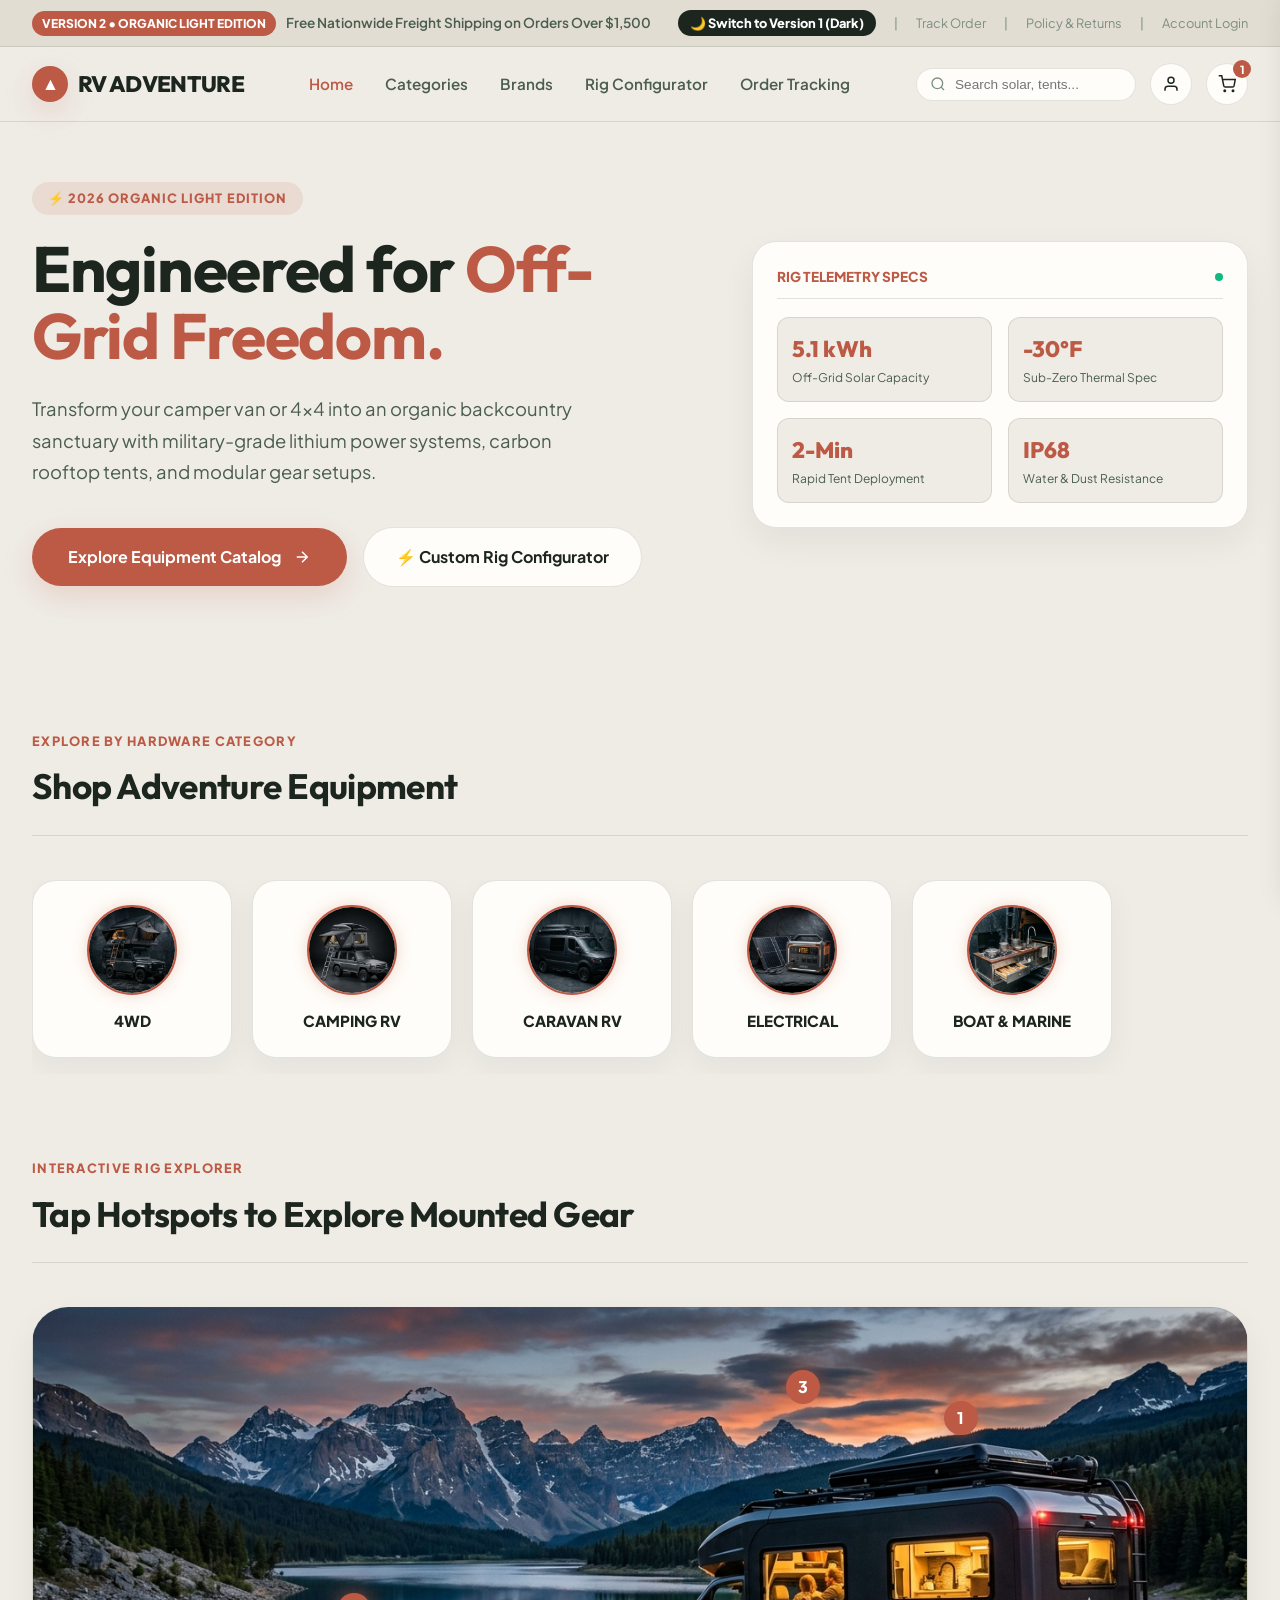
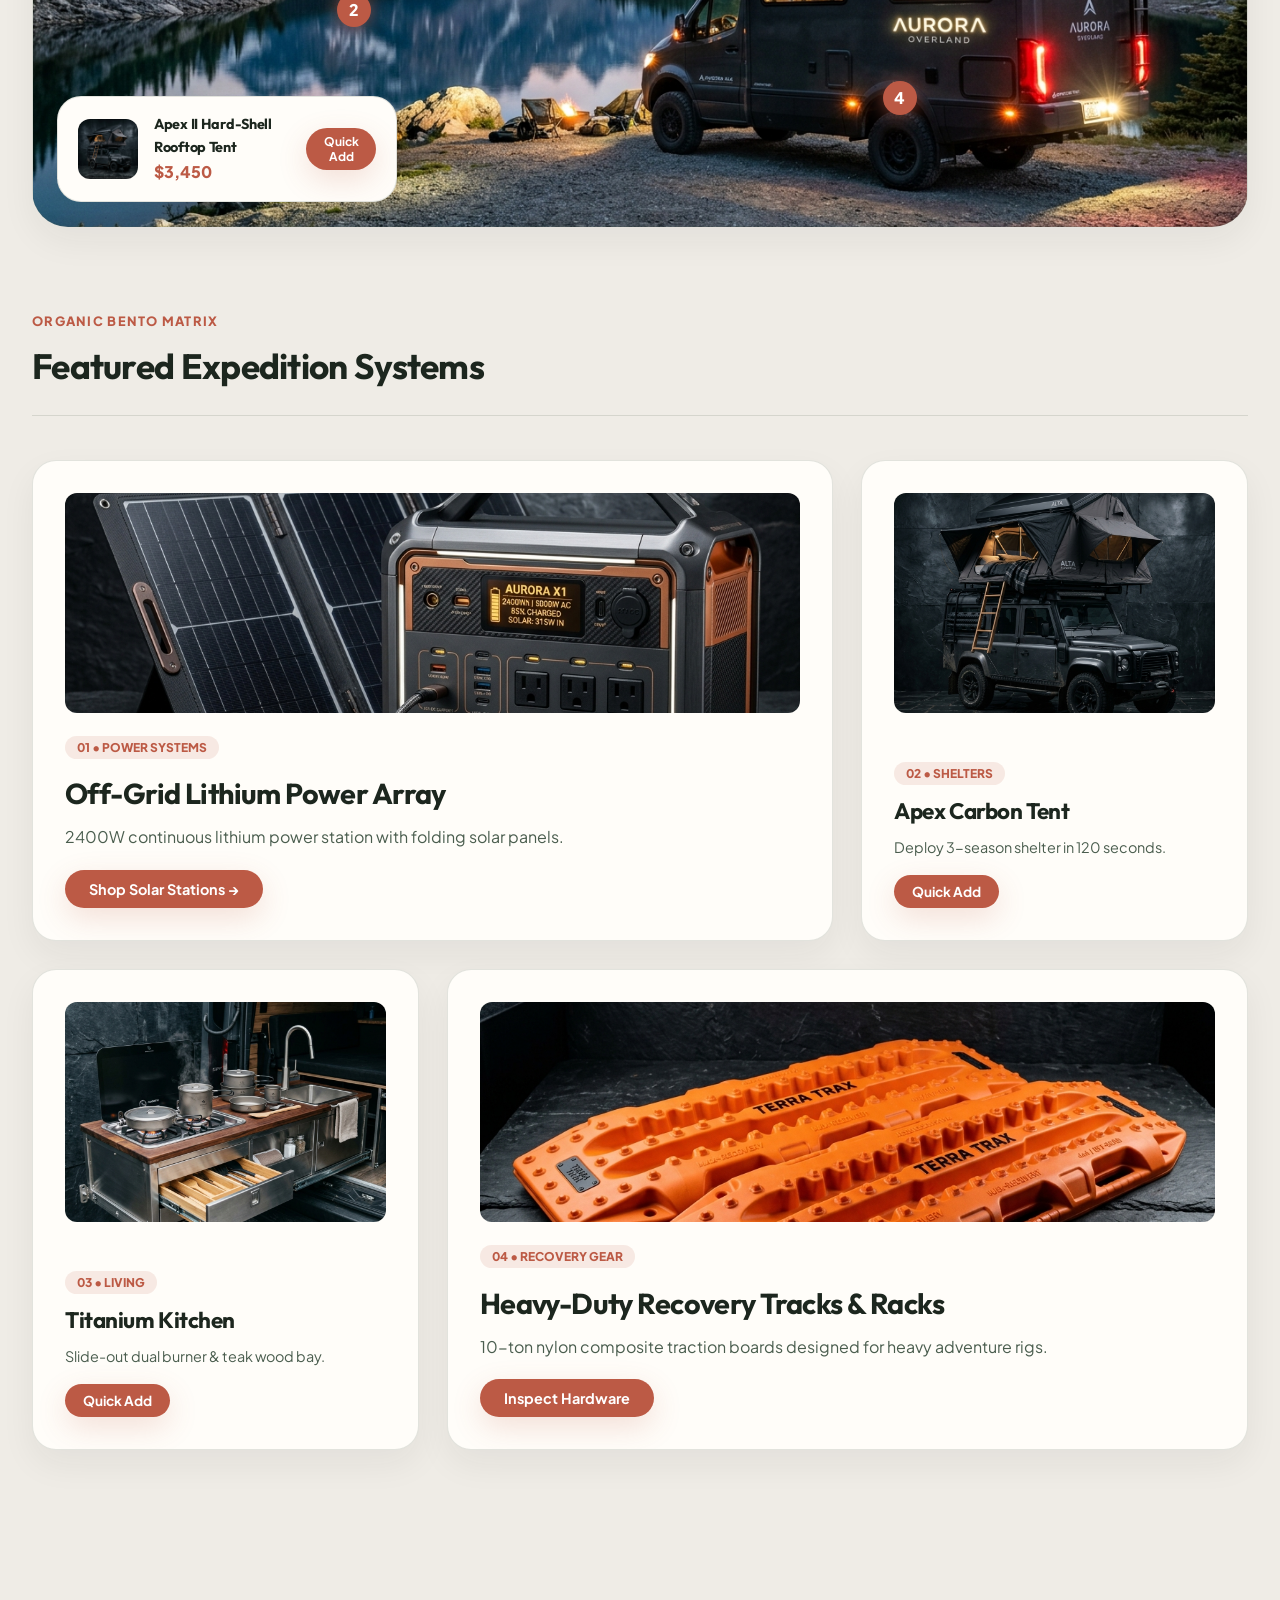
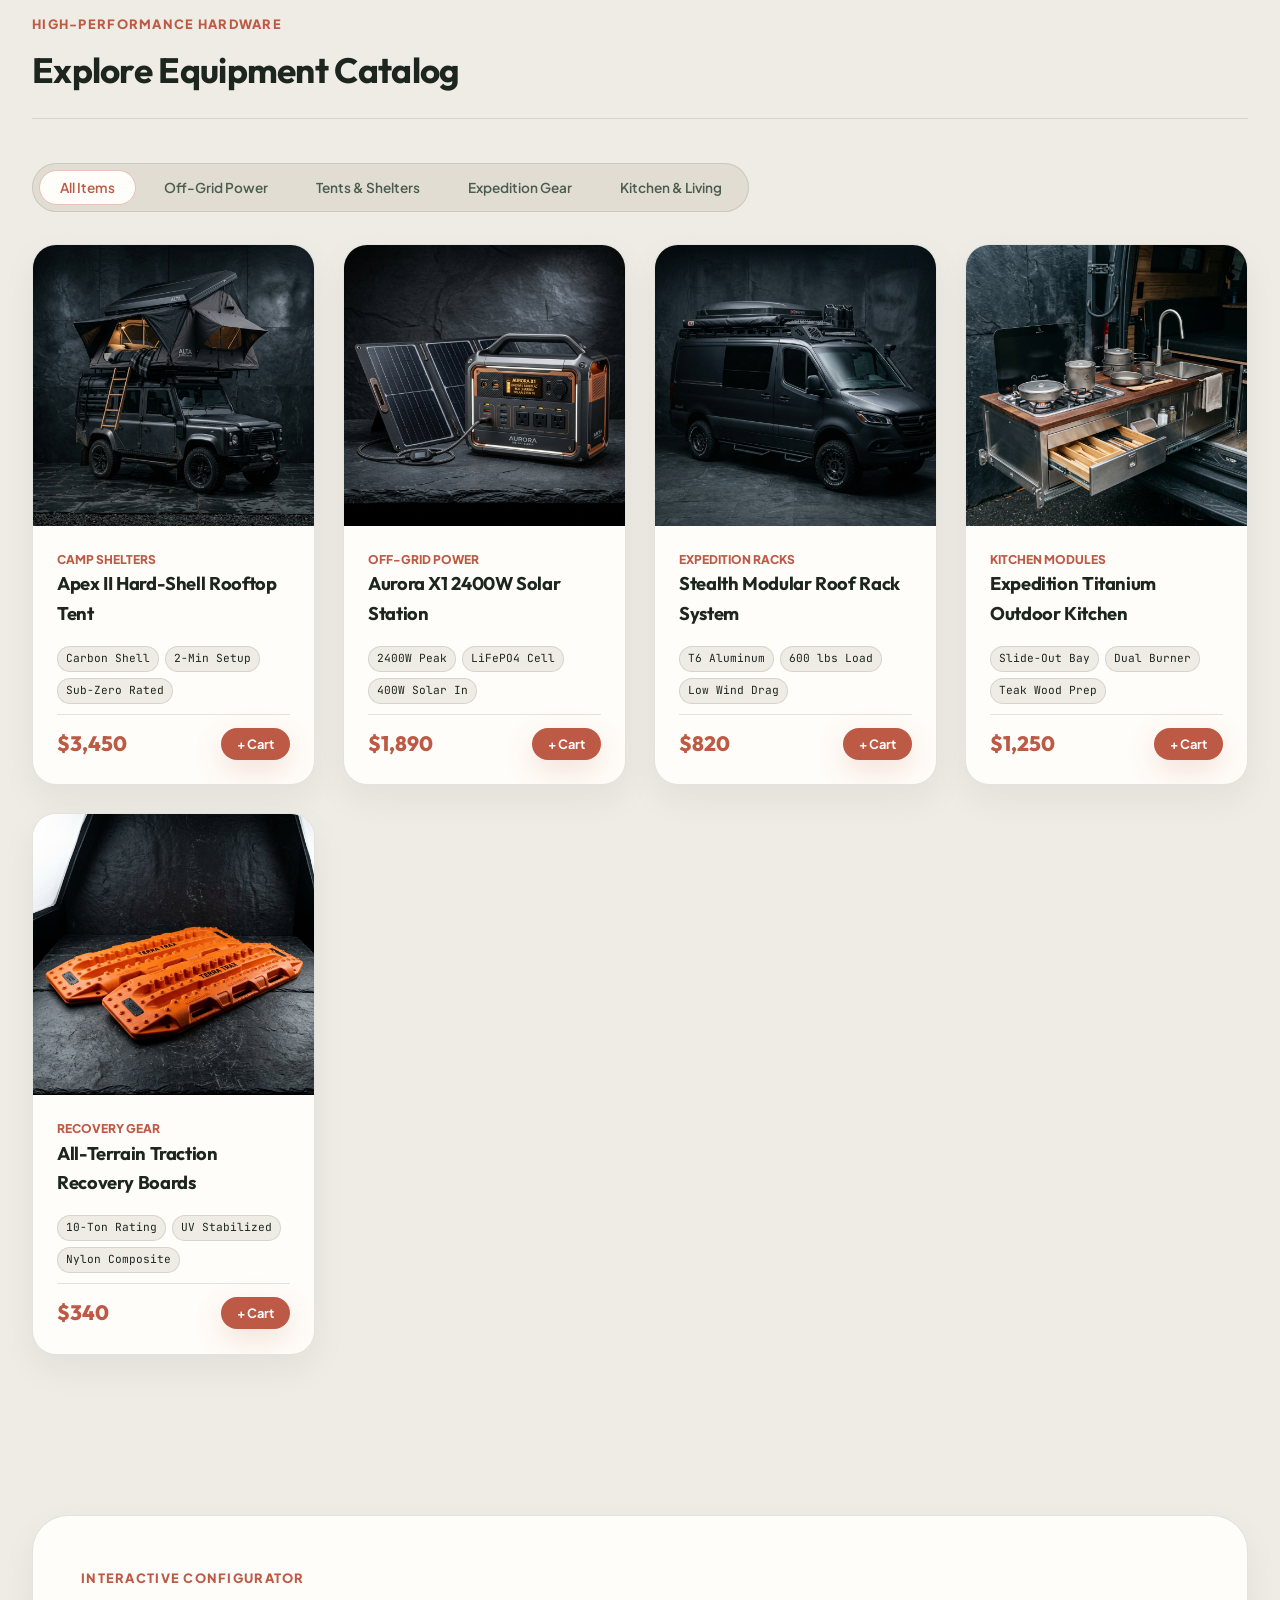
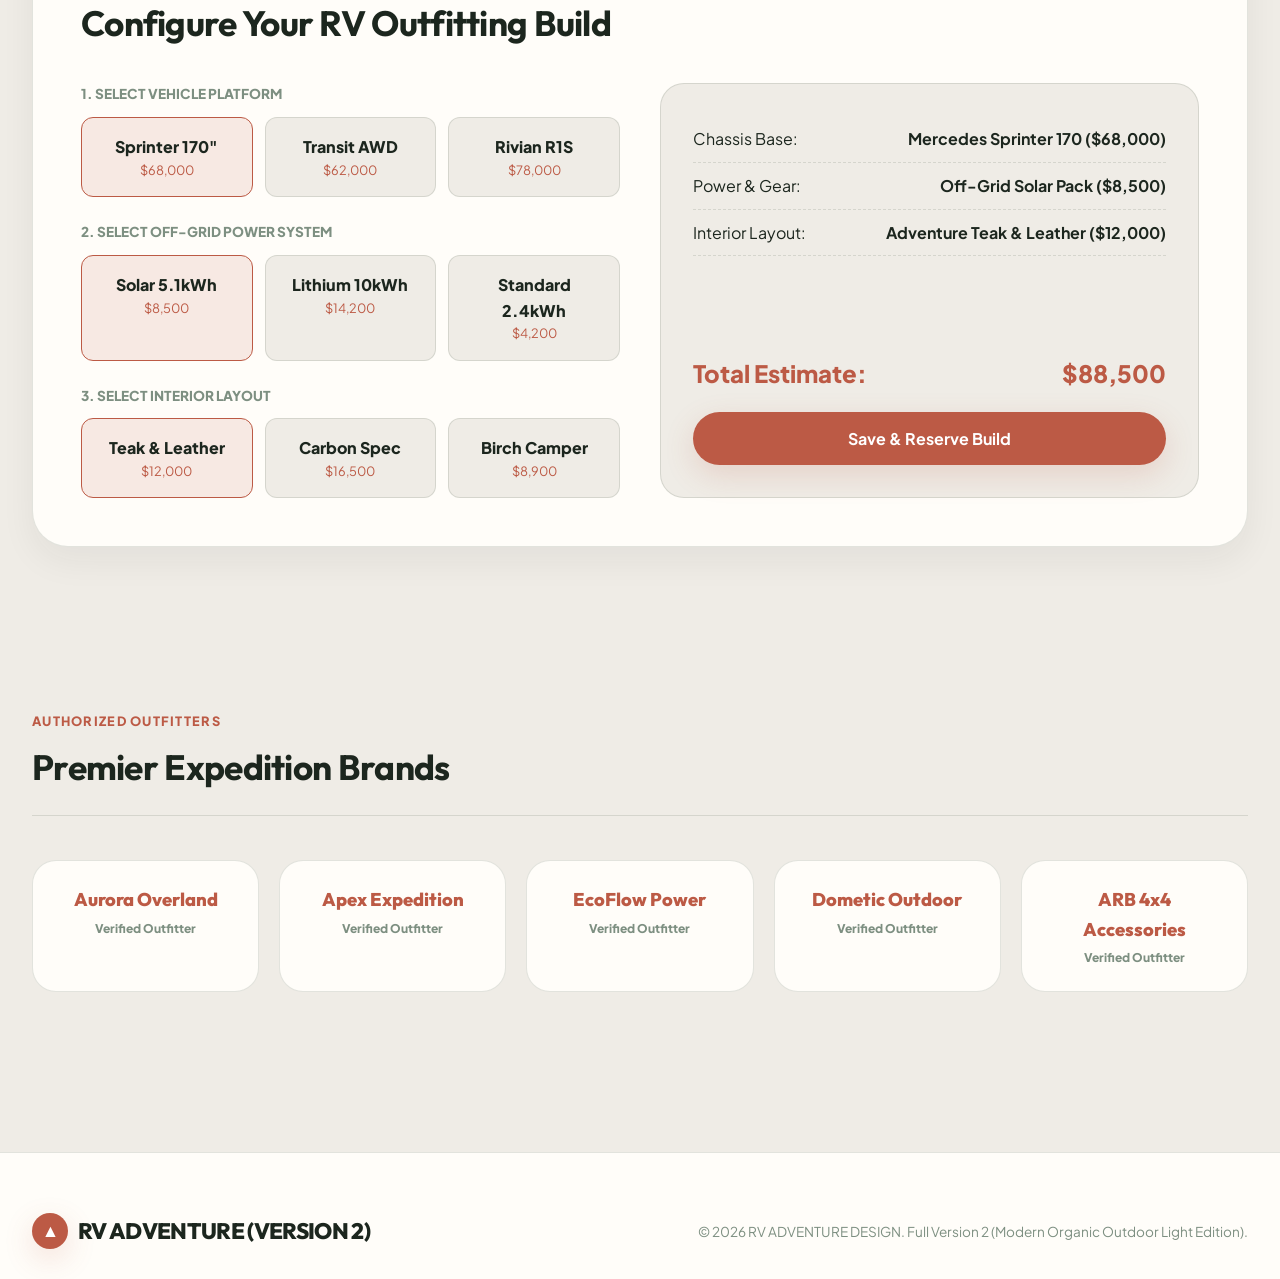
==== commit e5b107f0: "Built Full Version 2 based on Demo B Modern Organic Outdoor aesthetic" ====
--- a/index_v2.html
+++ b/index_v2.html
@@ -1,196 +1,418 @@
 <!DOCTYPE html>
-<html lang="en" data-concept="boutique">
+<html lang="en" data-concept="organic">
 <head>
   <meta charset="UTF-8" />
   <meta name="viewport" content="width=device-width, initial-scale=1.0" />
-  <title>RV ADVENTURE DESIGN — Version 2 (3 New Light Demos)</title>
-  <meta name="description" content="Next-generation luxury RV outfitting, off-grid lithium solar power stations, and expedition adventure gear designed in 3 distinct Behance light aesthetic demos." />
+  <title>RV ADVENTURE DESIGN — Version 2 (Modern Organic Outdoor Edition)</title>
+  <meta name="description" content="Next-generation luxury RV outfitting, off-grid lithium solar power stations, and expedition adventure gear designed in organic light aesthetic." />
   <link rel="stylesheet" href="styles_v2.css" />
 </head>
 <body>
 
-  <!-- 1. VERSION 2 DEMO SWITCHER TOP BAR -->
-  <div class="demo-bar-v2">
-    <div style="display: flex; align-items: center; gap: 12px;">
-      <span style="background: var(--accent-primary); color: #fff; font-weight: 800; padding: 3px 10px; border-radius: var(--radius-pill); font-size: 0.75rem;">VERSION 2 DEMOS</span>
-      <span>Click to switch between 3 new Behance/Dribbble Light Demos:</span>
-    </div>
-
-    <div class="demo-pills">
-      <button class="demo-btn active" data-set-concept="boutique" onclick="setConcept('boutique')">Demo A: Luxury Boutique</button>
-      <button class="demo-btn" data-set-concept="organic" onclick="setConcept('organic')">Demo B: Organic Nature</button>
-      <button class="demo-btn" data-set-concept="air" onclick="setConcept('air')">Demo C: Neumorphic Air</button>
-      <span style="opacity: 0.3;">|</span>
-      <a href="index.html" style="color: #ff9e2c; font-weight: 700; font-size: 0.8rem; text-decoration: underline;">Switch to Version 1 (Dark)</a>
+  <!-- 1. TOP ANNOUNCEMENT BAR -->
+  <div class="top-bar-v2">
+    <div class="promo-text-v2">
+      <span class="promo-tag-v2">VERSION 2 • ORGANIC LIGHT EDITION</span>
+      <span>Free Nationwide Freight Shipping on Orders Over $1,500</span>
+    </div>
+    
+    <div class="top-bar-links-v2">
+      <a href="index.html" style="background: #1c261e; color: #fff; font-weight: 800; padding: 3px 12px; border-radius: 9999px;">🌙 Switch to Version 1 (Dark)</a>
+      <span>|</span>
+      <a href="#tracking">Track Order</a>
+      <span>|</span>
+      <a href="#policy">Policy & Returns</a>
+      <span>|</span>
+      <a href="javascript:void(0)" onclick="openV2Login()">Account Login</a>
     </div>
   </div>
 
-  <!-- 2. STICKY HEADER V2 -->
+  <!-- 2. STICKY FLOATING GLASS NAVBAR -->
   <header class="header-v2">
     <nav class="nav-container-v2">
-      <a href="index_v2.html" class="brand-v2">
-        <span>▲</span> RV ADVENTURE
+      <a href="#home" class="brand-v2">
+        <div class="brand-icon-v2">▲</div>
+        <span>RV ADVENTURE</span>
       </a>
 
       <ul class="nav-menu-v2">
-        <li><a href="#v2-hero">Home</a></li>
-        <li><a href="#v2-bento">Collections</a></li>
-        <li><a href="#v2-catalog">Equipment</a></li>
-        <li><a href="#v2-journal">Journal</a></li>
+        <li><a href="#home" class="active">Home</a></li>
+        <li><a href="#category/all">Categories</a></li>
+        <li><a href="#brands">Brands</a></li>
+        <li><a href="#builder">Rig Configurator</a></li>
+        <li><a href="#tracking">Order Tracking</a></li>
       </ul>
 
       <div class="nav-actions-v2">
-        <button class="btn-v2-primary" style="padding: 10px 22px; font-size: 0.85rem;" onclick="location.href='#v2-catalog'">
-          Explore Catalog
+        <div class="search-bar-v2">
+          <svg class="search-icon-v2" width="16" height="16" fill="none" stroke="currentColor" stroke-width="2" viewBox="0 0 24 24"><circle cx="11" cy="11" r="8"></circle><line x1="21" y1="21" x2="16.65" y2="16.65"></line></svg>
+          <input type="text" id="v2-search" class="search-input-v2" placeholder="Search solar, tents..." />
+        </div>
+
+        <button class="icon-btn-v2" title="User Account" onclick="openV2Login()">
+          <svg width="18" height="18" fill="none" stroke="currentColor" stroke-width="2" viewBox="0 0 24 24"><path d="M20 21v-2a4 4 0 0 0-4-4H8a4 4 0 0 0-4 4v2"></path><circle cx="12" cy="7" r="4"></circle></svg>
         </button>
 
-        <button style="position: relative; padding: 10px 18px; background: var(--bg-secondary); border-radius: var(--radius-pill); font-weight: 700; border: 1px solid var(--border-color);" onclick="showToastV2('Viewing Cart')">
-          🛒 Cart (<span id="v2-cart-count">1</span>)
+        <button class="icon-btn-v2" title="View Cart" onclick="openV2Cart()">
+          <svg width="18" height="18" fill="none" stroke="currentColor" stroke-width="2" viewBox="0 0 24 24"><circle cx="9" cy="21" r="1"></circle><circle cx="20" cy="21" r="1"></circle><path d="M1 1h4l2.68 13.39a2 2 0 0 0 2 1.61h9.72a2 2 0 0 0 2-1.61L23 6H6"></path></svg>
+          <span class="badge-count-v2" id="v2-cart-count">1</span>
         </button>
       </div>
     </nav>
   </header>
 
-  <!-- 3. HERO CANVAS V2 -->
-  <section class="hero-v2" id="v2-hero">
-    <div class="hero-grid-v2">
-      <div>
-        <span class="hero-tag-v2">2026 LIGHT DEMO SUITE</span>
-        <h1 class="hero-title-v2">Engineered for <span>Off-Grid Freedom.</span></h1>
-        <p class="hero-desc-v2">
-          Transform your camper van or 4x4 into an unstoppable backcountry sanctuary with military-grade lithium solar stations, carbon rooftop tents, and titanium outfitting modules.
-        </p>
-
-        <div style="display: flex; gap: 16px; align-items: center; flex-wrap: wrap;">
-          <a href="#v2-catalog" class="btn-v2-primary">
-            Explore Equipment
-            <svg width="18" height="18" fill="none" stroke="currentColor" stroke-width="2" viewBox="0 0 24 24"><path d="M5 12h14M12 5l7 7-7 7"></path></svg>
-          </a>
-          <button class="btn-v2-primary" style="background: var(--bg-secondary); color: var(--text-primary); box-shadow: none; border: 1px solid var(--border-color);" onclick="openV2QuickView(1)">
-            Preview Apex Tent
+  <!-- ==========================================================================
+       SPA VIEWS CONTAINER V2
+       ========================================================================== -->
+
+  <!-- VIEW 1: HOME PAGE -->
+  <main class="spa-view-v2 active" id="v2-view-home">
+    
+    <!-- Hero Section V2 -->
+    <section class="hero-v2" id="v2-hero">
+      <div class="hero-grid-v2">
+        <div>
+          <span class="hero-tag-v2">⚡ 2026 ORGANIC LIGHT EDITION</span>
+          
+          <h1 class="hero-title-v2">Engineered for <span>Off-Grid Freedom.</span></h1>
+          
+          <p class="hero-desc-v2">
+            Transform your camper van or 4x4 into an organic backcountry sanctuary with military-grade lithium power systems, carbon rooftop tents, and modular gear setups.
+          </p>
+
+          <div style="display: flex; gap: 16px; align-items: center; flex-wrap: wrap;">
+            <a href="#catalog" class="btn-v2-primary">
+              Explore Equipment Catalog
+              <svg width="18" height="18" fill="none" stroke="currentColor" stroke-width="2" viewBox="0 0 24 24"><path d="M5 12h14M12 5l7 7-7 7"></path></svg>
+            </a>
+            <a href="#builder" class="btn-v2-secondary">
+              ⚡ Custom Rig Configurator
+            </a>
+          </div>
+        </div>
+
+        <!-- Telemetry Card Widget V2 -->
+        <div class="telemetry-card-v2">
+          <div style="display: flex; justify-content: space-between; align-items: center; margin-bottom: 18px; padding-bottom: 10px; border-bottom: 1px solid var(--border-color);">
+            <span style="font-size: 0.85rem; font-weight: 800; text-transform: uppercase; color: var(--accent-primary);">Rig Telemetry Specs</span>
+            <span style="width: 8px; height: 8px; background: #10b981; border-radius: 50%; display: inline-block;"></span>
+          </div>
+          <div class="telemetry-stats-v2">
+            <div class="stat-item-v2">
+              <div class="stat-value-v2">5.1 kWh</div>
+              <div class="stat-label-v2">Off-Grid Solar Capacity</div>
+            </div>
+            <div class="stat-item-v2">
+              <div class="stat-value-v2">-30°F</div>
+              <div class="stat-label-v2">Sub-Zero Thermal Spec</div>
+            </div>
+            <div class="stat-item-v2">
+              <div class="stat-value-v2">2-Min</div>
+              <div class="stat-label-v2">Rapid Tent Deployment</div>
+            </div>
+            <div class="stat-item-v2">
+              <div class="stat-value-v2">IP68</div>
+              <div class="stat-label-v2">Water & Dust Resistance</div>
+            </div>
+          </div>
+        </div>
+      </div>
+    </section>
+
+    <!-- Shop By Categories Strip V2 -->
+    <section class="section-v2">
+      <div class="section-head-v2">
+        <div>
+          <span style="font-size: 0.8rem; font-weight: 800; color: var(--accent-primary); text-transform: uppercase; letter-spacing: 0.1em;">EXPLORE BY HARDWARE CATEGORY</span>
+          <h2 style="font-size: 2.2rem; margin-top: 6px;">Shop Adventure Equipment</h2>
+        </div>
+      </div>
+      <div class="categories-scroll-row-v2" id="v2-categories-row">
+        <!-- Injected dynamically via app_v2.js -->
+      </div>
+    </section>
+
+    <!-- Shoppable Hotspots V2 -->
+    <section class="section-v2" style="padding-top: 0;">
+      <div class="section-head-v2">
+        <div>
+          <span style="font-size: 0.8rem; font-weight: 800; color: var(--accent-primary); text-transform: uppercase; letter-spacing: 0.1em;">INTERACTIVE RIG EXPLORER</span>
+          <h2 style="font-size: 2.2rem; margin-top: 6px;">Tap Hotspots to Explore Mounted Gear</h2>
+        </div>
+      </div>
+
+      <div class="hotspot-banner-v2">
+        <div class="hotspot-pin-v2" style="top: 18%; left: 75%;" onclick="openV2QuickView(1)">1</div>
+        <div class="hotspot-pin-v2" style="top: 55%; left: 25%;" onclick="openV2QuickView(2)">2</div>
+        <div class="hotspot-pin-v2" style="top: 12%; left: 62%;" onclick="openV2QuickView(3)">3</div>
+        <div class="hotspot-pin-v2" style="top: 72%; left: 70%;" onclick="openV2QuickView(5)">4</div>
+
+        <div class="hotspot-card-v2">
+          <img src="assets/cat_tent.jpg" style="width: 60px; height: 60px; border-radius: var(--radius-sm); object-fit: cover;" alt="Apex Tent" />
+          <div>
+            <h4 style="font-size: 0.9rem;">Apex II Hard-Shell Rooftop Tent</h4>
+            <div style="font-weight: 800; color: var(--accent-primary);">$3,450</div>
+          </div>
+          <button class="btn-v2-primary" style="padding: 6px 14px; font-size: 0.75rem;" onclick="addV2Cart(1)">Quick Add</button>
+        </div>
+      </div>
+    </section>
+
+    <!-- Bento Grid V2 -->
+    <section class="section-v2" id="v2-bento" style="padding-top: 0;">
+      <div class="section-head-v2">
+        <div>
+          <span style="font-size: 0.8rem; font-weight: 800; color: var(--accent-primary); text-transform: uppercase; letter-spacing: 0.1em;">ORGANIC BENTO MATRIX</span>
+          <h2 style="font-size: 2.2rem; margin-top: 6px;">Featured Expedition Systems</h2>
+        </div>
+      </div>
+
+      <div class="bento-v2-grid">
+        <div class="bento-v2-card span-2">
+          <img src="assets/solar_generator.jpg" class="bento-v2-img" alt="Solar" onError="this.onerror=null; this.src='assets/hero.jpg';" />
+          <div>
+            <span style="font-size: 0.75rem; background: var(--badge-bg); color: var(--badge-color); padding: 4px 12px; border-radius: var(--radius-pill); font-weight: 800; text-transform: uppercase;">01 • POWER SYSTEMS</span>
+            <h3 style="font-size: 1.8rem; margin: 12px 0 8px;">Off-Grid Lithium Power Array</h3>
+            <p style="color: var(--text-secondary); margin-bottom: 20px;">2400W continuous lithium power station with folding solar panels.</p>
+            <button class="btn-v2-primary" style="padding: 10px 24px; font-size: 0.9rem;" onclick="openV2QuickView(2)">Shop Solar Stations →</button>
+          </div>
+        </div>
+
+        <div class="bento-v2-card">
+          <img src="assets/cat_tent.jpg" class="bento-v2-img" alt="Tents" onError="this.onerror=null; this.src='assets/hero.jpg';" />
+          <div>
+            <span style="font-size: 0.75rem; background: var(--badge-bg); color: var(--badge-color); padding: 4px 12px; border-radius: var(--radius-pill); font-weight: 800; text-transform: uppercase;">02 • SHELTERS</span>
+            <h3 style="font-size: 1.4rem; margin: 10px 0 6px;">Apex Carbon Tent</h3>
+            <p style="color: var(--text-secondary); font-size: 0.9rem; margin-bottom: 16px;">Deploy 3-season shelter in 120 seconds.</p>
+            <button class="btn-v2-primary" style="padding: 8px 18px; font-size: 0.85rem;" onclick="openV2QuickView(1)">Quick Add</button>
+          </div>
+        </div>
+
+        <div class="bento-v2-card">
+          <img src="assets/cat_kitchen.jpg" class="bento-v2-img" alt="Kitchen" onError="this.onerror=null; this.src='assets/hero.jpg';" />
+          <div>
+            <span style="font-size: 0.75rem; background: var(--badge-bg); color: var(--badge-color); padding: 4px 12px; border-radius: var(--radius-pill); font-weight: 800; text-transform: uppercase;">03 • LIVING</span>
+            <h3 style="font-size: 1.4rem; margin: 10px 0 6px;">Titanium Kitchen</h3>
+            <p style="color: var(--text-secondary); font-size: 0.9rem; margin-bottom: 16px;">Slide-out dual burner & teak wood bay.</p>
+            <button class="btn-v2-primary" style="padding: 8px 18px; font-size: 0.85rem;" onclick="openV2QuickView(4)">Quick Add</button>
+          </div>
+        </div>
+
+        <div class="bento-v2-card span-2">
+          <img src="assets/cat_recovery.jpg" class="bento-v2-img" alt="Recovery" onError="this.onerror=null; this.src='assets/hero.jpg';" />
+          <div>
+            <span style="font-size: 0.75rem; background: var(--badge-bg); color: var(--badge-color); padding: 4px 12px; border-radius: var(--radius-pill); font-weight: 800; text-transform: uppercase;">04 • RECOVERY GEAR</span>
+            <h3 style="font-size: 1.8rem; margin: 12px 0 8px;">Heavy-Duty Recovery Tracks & Racks</h3>
+            <p style="color: var(--text-secondary); margin-bottom: 20px;">10-ton nylon composite traction boards designed for heavy adventure rigs.</p>
+            <button class="btn-v2-primary" style="padding: 10px 24px; font-size: 0.9rem;" onclick="openV2QuickView(5)">Inspect Hardware</button>
+          </div>
+        </div>
+      </div>
+    </section>
+
+    <!-- Product Matrix V2 -->
+    <section class="section-v2" id="catalog">
+      <div class="section-head-v2">
+        <div>
+          <span style="font-size: 0.8rem; font-weight: 800; color: var(--accent-primary); text-transform: uppercase; letter-spacing: 0.1em;">HIGH-PERFORMANCE HARDWARE</span>
+          <h2 style="font-size: 2.2rem; margin-top: 6px;">Explore Equipment Catalog</h2>
+        </div>
+      </div>
+
+      <div class="filter-bar-v2">
+        <div class="category-tabs-v2">
+          <button class="tab-btn-v2 active" onclick="filterV2Category('all', this)">All Items</button>
+          <button class="tab-btn-v2" onclick="filterV2Category('electrical', this)">Off-Grid Power</button>
+          <button class="tab-btn-v2" onclick="filterV2Category('camping', this)">Tents & Shelters</button>
+          <button class="tab-btn-v2" onclick="filterV2Category('4wd', this)">Expedition Gear</button>
+          <button class="tab-btn-v2" onclick="filterV2Category('marine', this)">Kitchen & Living</button>
+        </div>
+      </div>
+
+      <div class="product-matrix-v2" id="v2-products-matrix">
+        <!-- Injected dynamically via app_v2.js -->
+      </div>
+    </section>
+
+    <!-- Interactive Custom Rig Configurator V2 -->
+    <section class="section-v2" id="builder">
+      <div class="builder-v2">
+        <div class="section-head-v2" style="border-bottom: none; padding-bottom: 0; margin-bottom: 32px;">
+          <div>
+            <span style="font-size: 0.8rem; font-weight: 800; color: var(--accent-primary); text-transform: uppercase; letter-spacing: 0.1em;">INTERACTIVE CONFIGURATOR</span>
+            <h2 style="font-size: 2.2rem; margin-top: 6px;">Configure Your RV Outfitting Build</h2>
+          </div>
+        </div>
+
+        <div class="builder-grid-v2">
+          <div>
+            <div style="margin-bottom: 24px;">
+              <div style="font-size: 0.85rem; font-weight: 800; color: var(--text-muted); text-transform: uppercase; margin-bottom: 12px;">1. Select Vehicle Platform</div>
+              <div class="option-group-v2" style="display: grid; grid-template-columns: repeat(3, 1fr); gap: 12px;">
+                <div class="option-card-v2 selected" onclick="selectV2Rig('chassis', 'Mercedes Sprinter 170', 68000, this)">
+                  <div style="font-weight: 800;">Sprinter 170"</div>
+                  <div style="font-size: 0.8rem; color: var(--accent-primary);">$68,000</div>
+                </div>
+                <div class="option-card-v2" onclick="selectV2Rig('chassis', 'Ford Transit AWD 148', 62000, this)">
+                  <div style="font-weight: 800;">Transit AWD</div>
+                  <div style="font-size: 0.8rem; color: var(--accent-primary);">$62,000</div>
+                </div>
+                <div class="option-card-v2" onclick="selectV2Rig('chassis', 'Rivian R1S Overland', 78000, this)">
+                  <div style="font-weight: 800;">Rivian R1S</div>
+                  <div style="font-size: 0.8rem; color: var(--accent-primary);">$78,000</div>
+                </div>
+              </div>
+            </div>
+
+            <div style="margin-bottom: 24px;">
+              <div style="font-size: 0.85rem; font-weight: 800; color: var(--text-muted); text-transform: uppercase; margin-bottom: 12px;">2. Select Off-Grid Power System</div>
+              <div class="option-group-v2" style="display: grid; grid-template-columns: repeat(3, 1fr); gap: 12px;">
+                <div class="option-card-v2 selected" onclick="selectV2Rig('pack', 'Off-Grid Solar Pack', 8500, this)">
+                  <div style="font-weight: 800;">Solar 5.1kWh</div>
+                  <div style="font-size: 0.8rem; color: var(--accent-primary);">$8,500</div>
+                </div>
+                <div class="option-card-v2" onclick="selectV2Rig('pack', 'Extreme Lithium 10kWh', 14200, this)">
+                  <div style="font-weight: 800;">Lithium 10kWh</div>
+                  <div style="font-size: 0.8rem; color: var(--accent-primary);">$14,200</div>
+                </div>
+                <div class="option-card-v2" onclick="selectV2Rig('pack', 'Standard Auxiliary Pack', 4200, this)">
+                  <div style="font-weight: 800;">Standard 2.4kWh</div>
+                  <div style="font-size: 0.8rem; color: var(--accent-primary);">$4,200</div>
+                </div>
+              </div>
+            </div>
+
+            <div>
+              <div style="font-size: 0.85rem; font-weight: 800; color: var(--text-muted); text-transform: uppercase; margin-bottom: 12px;">3. Select Interior Layout</div>
+              <div class="option-group-v2" style="display: grid; grid-template-columns: repeat(3, 1fr); gap: 12px;">
+                <div class="option-card-v2 selected" onclick="selectV2Rig('interior', 'Adventure Teak & Leather', 12000, this)">
+                  <div style="font-weight: 800;">Teak & Leather</div>
+                  <div style="font-size: 0.8rem; color: var(--accent-primary);">$12,000</div>
+                </div>
+                <div class="option-card-v2" onclick="selectV2Rig('interior', 'Tactical Lightweight Carbon', 16500, this)">
+                  <div style="font-weight: 800;">Carbon Spec</div>
+                  <div style="font-size: 0.8rem; color: var(--accent-primary);">$16,500</div>
+                </div>
+                <div class="option-card-v2" onclick="selectV2Rig('interior', 'Minimalist Birch Camper', 8900, this)">
+                  <div style="font-weight: 800;">Birch Camper</div>
+                  <div style="font-size: 0.8rem; color: var(--accent-primary);">$8,900</div>
+                </div>
+              </div>
+            </div>
+          </div>
+
+          <!-- Rig Summary Box -->
+          <div style="background: var(--bg-primary); border: 1px solid var(--border-color); border-radius: var(--radius-md); padding: 32px; display: flex; flex-direction: column; justify-content: space-between;" id="v2-rig-summary">
+            <!-- Injected via app_v2.js -->
+          </div>
+        </div>
+      </div>
+    </section>
+
+    <!-- Brand Logos V2 -->
+    <section class="section-v2" id="brands">
+      <div class="section-head-v2">
+        <div>
+          <span style="font-size: 0.8rem; font-weight: 800; color: var(--accent-primary); text-transform: uppercase; letter-spacing: 0.1em;">AUTHORIZED OUTFITTERS</span>
+          <h2 style="font-size: 2.2rem; margin-top: 6px;">Premier Expedition Brands</h2>
+        </div>
+      </div>
+      <div style="display: grid; grid-template-columns: repeat(auto-fit, minmax(180px, 1fr)); gap: 20px;" id="v2-brand-grid">
+        <!-- Injected via app_v2.js -->
+      </div>
+    </section>
+
+  </main>
+
+  <!-- VIEW 2: CATEGORY DETAILS V2 -->
+  <main class="spa-view-v2" id="v2-view-category">
+    <div class="section-v2">
+      <div class="section-head-v2">
+        <h1 id="v2-cat-title">Category Equipment</h1>
+      </div>
+      <div class="product-matrix-v2" id="v2-category-products"></div>
+    </div>
+  </main>
+
+  <!-- VIEW 3: PRODUCT DETAILS V2 -->
+  <main class="spa-view-v2" id="v2-view-product">
+    <div class="section-v2" id="v2-product-detail"></div>
+  </main>
+
+  <!-- VIEW 4: CHECKOUT V2 -->
+  <main class="spa-view-v2" id="v2-view-checkout">
+    <div class="section-v2">
+      <div class="section-head-v2">
+        <h2>Secure Rig Checkout</h2>
+      </div>
+
+      <div style="display: grid; grid-template-columns: 1.2fr 0.8fr; gap: 40px;">
+        <div style="background: var(--bg-card); border: 1px solid var(--border-color); padding: 32px; border-radius: var(--radius-lg);">
+          <h3 style="margin-bottom: 20px;">Shipping Details</h3>
+          <div style="display: grid; grid-template-columns: 1fr 1fr; gap: 16px; margin-bottom: 24px;">
+            <input type="text" placeholder="First Name" style="background: var(--bg-primary); border: 1px solid var(--border-color); padding: 12px; border-radius: var(--radius-sm);" />
+            <input type="text" placeholder="Last Name" style="background: var(--bg-primary); border: 1px solid var(--border-color); padding: 12px; border-radius: var(--radius-sm);" />
+            <input type="email" placeholder="Email Address" style="grid-column: span 2; background: var(--bg-primary); border: 1px solid var(--border-color); padding: 12px; border-radius: var(--radius-sm);" />
+            <input type="text" placeholder="Street Address" style="grid-column: span 2; background: var(--bg-primary); border: 1px solid var(--border-color); padding: 12px; border-radius: var(--radius-sm);" />
+          </div>
+          <button class="btn-v2-primary" style="width: 100%; justify-content: center;" onclick="showToastV2('Order Confirmed! Order #RV-V2-9481 generated.'); window.location.hash='#home';">
+            Place Expedition Order
           </button>
         </div>
-      </div>
-
-      <div class="hero-card-v2">
-        <img src="assets/hero.jpg" alt="Expedition Camper Van" onError="this.onerror=null; this.src='assets/cat_tent.jpg';" />
-        <div style="padding: 24px; background: var(--bg-card); border-top: 1px solid var(--border-color);">
-          <div style="font-size: 0.75rem; color: var(--accent-primary); font-weight: 800; text-transform: uppercase;">AURORA OVERLAND SPEC</div>
-          <div style="font-size: 1.1rem; font-weight: 800; margin-top: 2px;">Sprinter 170" Off-Grid Build</div>
-          <div style="font-size: 0.85rem; color: var(--text-secondary); margin-top: 4px;">5.1 kWh Solar • Sub-Zero Thermal • Carbon Apex Tent</div>
-        </div>
-      </div>
-    </div>
-  </section>
-
-  <!-- 4. SHOPPABLE BEHANCE BENTO MATRIX V2 -->
-  <section class="section-v2" id="v2-bento">
-    <div class="section-head-v2">
-      <div>
-        <span style="font-size: 0.8rem; font-weight: 800; color: var(--accent-primary); text-transform: uppercase; letter-spacing: 0.1em;">FEATURED COLLECTIONS</span>
-        <h2 style="font-size: 2.4rem; margin-top: 6px;">Curated Hardware Systems</h2>
-      </div>
-      <a href="#v2-catalog" style="font-weight: 700; color: var(--accent-primary);">View All Hardware →</a>
-    </div>
-
-    <div class="bento-v2-grid">
-      <div class="bento-v2-card span-2">
-        <img src="assets/solar_generator.jpg" class="bento-v2-img" alt="Solar Generator" onError="this.onerror=null; this.src='assets/hero.jpg';" />
-        <div>
-          <span style="font-size: 0.75rem; background: var(--badge-bg); color: var(--badge-color); padding: 4px 12px; border-radius: var(--radius-pill); font-weight: 800; text-transform: uppercase;">01 • POWER SYSTEMS</span>
-          <h3 style="font-size: 1.8rem; margin: 12px 0 8px;">Aurora X1 Off-Grid Solar Station</h3>
-          <p style="color: var(--text-secondary); margin-bottom: 20px;">2400W continuous lithium power station with rapid 400W solar panel charging array.</p>
-          <button class="btn-v2-primary" style="padding: 10px 24px; font-size: 0.9rem;" onclick="openV2QuickView(2)">Inspect Hardware</button>
-        </div>
-      </div>
-
-      <div class="bento-v2-card">
-        <img src="assets/cat_tent.jpg" class="bento-v2-img" alt="Rooftop Tent" onError="this.onerror=null; this.src='assets/hero.jpg';" />
-        <div>
-          <span style="font-size: 0.75rem; background: var(--badge-bg); color: var(--badge-color); padding: 4px 12px; border-radius: var(--radius-pill); font-weight: 800; text-transform: uppercase;">02 • SHELTERS</span>
-          <h3 style="font-size: 1.4rem; margin: 10px 0 6px;">Apex Carbon Tent</h3>
-          <p style="color: var(--text-secondary); font-size: 0.9rem; margin-bottom: 16px;">Deploy 3-season shelter in 120 seconds.</p>
-          <button class="btn-v2-primary" style="padding: 8px 18px; font-size: 0.85rem;" onclick="openV2QuickView(1)">Quick Add</button>
-        </div>
-      </div>
-
-      <div class="bento-v2-card">
-        <img src="assets/cat_kitchen.jpg" class="bento-v2-img" alt="Kitchen" onError="this.onerror=null; this.src='assets/hero.jpg';" />
-        <div>
-          <span style="font-size: 0.75rem; background: var(--badge-bg); color: var(--badge-color); padding: 4px 12px; border-radius: var(--radius-pill); font-weight: 800; text-transform: uppercase;">03 • LIVING</span>
-          <h3 style="font-size: 1.4rem; margin: 10px 0 6px;">Titanium Kitchen</h3>
-          <p style="color: var(--text-secondary); font-size: 0.9rem; margin-bottom: 16px;">Slide-out dual burner & teak wood bay.</p>
-          <button class="btn-v2-primary" style="padding: 8px 18px; font-size: 0.85rem;" onclick="openV2QuickView(4)">Quick Add</button>
-        </div>
-      </div>
-
-      <div class="bento-v2-card span-2">
-        <img src="assets/cat_recovery.jpg" class="bento-v2-img" alt="Recovery" onError="this.onerror=null; this.src='assets/hero.jpg';" />
-        <div>
-          <span style="font-size: 0.75rem; background: var(--badge-bg); color: var(--badge-color); padding: 4px 12px; border-radius: var(--radius-pill); font-weight: 800; text-transform: uppercase;">04 • RECOVERY GEAR</span>
-          <h3 style="font-size: 1.8rem; margin: 12px 0 8px;">Heavy-Duty Recovery Tracks & Racks</h3>
-          <p style="color: var(--text-secondary); margin-bottom: 20px;">10-ton nylon composite traction boards designed for heavy adventure rigs.</p>
-          <button class="btn-v2-primary" style="padding: 10px 24px; font-size: 0.9rem;" onclick="openV2QuickView(5)">Inspect Hardware</button>
-        </div>
-      </div>
-    </div>
-  </section>
-
-  <!-- 5. PRODUCT MATRIX V2 -->
-  <section class="section-v2" id="v2-catalog">
-    <div class="section-head-v2">
-      <div>
-        <span style="font-size: 0.8rem; font-weight: 800; color: var(--accent-primary); text-transform: uppercase; letter-spacing: 0.1em;">OVERLAND EQUIPMENT MATRIX</span>
-        <h2 style="font-size: 2.4rem; margin-top: 6px;">Explore Hardware Catalog</h2>
-      </div>
-    </div>
-
-    <div class="product-matrix-v2" id="v2-products-matrix">
-      <!-- Injected dynamically via app_v2.js -->
-    </div>
-  </section>
-
-  <!-- 6. THE OVERLAND JOURNAL -->
-  <section class="section-v2" id="v2-journal" style="background: var(--bg-secondary); border-radius: var(--radius-lg); margin-bottom: 80px;">
-    <div class="section-head-v2" style="border-bottom: none; margin-bottom: 32px;">
-      <div>
-        <span style="font-size: 0.8rem; font-weight: 800; color: var(--accent-primary); text-transform: uppercase; letter-spacing: 0.1em;">THE OVERLAND JOURNAL</span>
-        <h2 style="font-size: 2.4rem; margin-top: 6px;">Expedition Stories & Rig Field Tests</h2>
-      </div>
-    </div>
-
-    <div style="display: grid; grid-template-columns: repeat(auto-fit, minmax(320px, 1fr)); gap: 32px;">
-      <article style="background: var(--bg-card); border-radius: var(--radius-md); padding: 28px; border: 1px solid var(--border-color);">
-        <span style="font-size: 0.75rem; color: var(--text-muted); font-family: var(--font-mono);">FIELD TEST • TASMANIA OUTBACK</span>
-        <h3 style="font-size: 1.4rem; margin: 12px 0 8px;">Living 30 Days Off-Grid in a Sprinter 170</h3>
-        <p style="color: var(--text-secondary); font-size: 0.95rem; line-height: 1.6; margin-bottom: 20px;">
-          How our 5.1 kWh lithium power array maintained constant sub-zero heating and refrigeration across 4,000 km of backcountry terrain.
-        </p>
-        <a href="javascript:void(0)" style="font-weight: 700; color: var(--accent-primary);" onclick="showToastV2('Journal Article Loaded')">Read Field Report →</a>
-      </article>
-
-      <article style="background: var(--bg-card); border-radius: var(--radius-md); padding: 28px; border: 1px solid var(--border-color);">
-        <span style="font-size: 0.75rem; color: var(--text-muted); font-family: var(--font-mono);">HARDWARE R&D • KIMBERLEY</span>
-        <h3 style="font-size: 1.4rem; margin: 12px 0 8px;">Testing Apex Carbon Shelters Under 50°C Heat</h3>
-        <p style="color: var(--text-secondary); font-size: 0.95rem; line-height: 1.6; margin-bottom: 20px;">
-          Thermal insulation benchmarks and rainfly waterproof testing during northern Australia's monsoon season.
-        </p>
-        <a href="javascript:void(0)" style="font-weight: 700; color: var(--accent-primary);" onclick="showToastV2('Journal Article Loaded')">Read Field Report →</a>
-      </article>
-    </div>
-  </section>
-
-  <!-- 7. FOOTER V2 -->
-  <footer style="border-top: 1px solid var(--border-color); padding: 60px 32px 30px; max-width: 1400px; margin: 0 auto;">
-    <div style="display: flex; justify-content: space-between; align-items: center; flex-wrap: wrap; gap: 20px;">
+
+        <div style="background: var(--bg-secondary); border: 1px solid var(--border-color); padding: 32px; border-radius: var(--radius-lg); height: fit-content;">
+          <h3>Order Summary</h3>
+          <div style="display: flex; justify-content: space-between; font-size: 1.3rem; font-weight: 800; margin-top: 20px; color: var(--accent-primary);">
+            <span>Total:</span>
+            <span>$3,450.00</span>
+          </div>
+        </div>
+      </div>
+    </div>
+  </main>
+
+  <!-- VIEW 5: ORDER TRACKING V2 -->
+  <main class="spa-view-v2" id="v2-view-tracking">
+    <div class="section-v2" style="max-width: 600px;">
+      <div class="section-head-v2" style="text-align: center;">
+        <h2>Track Expedition Order</h2>
+      </div>
+      <div style="background: var(--bg-card); border: 1px solid var(--border-color); padding: 32px; border-radius: var(--radius-lg);">
+        <input type="text" placeholder="Order ID (e.g. RV-V2-9481)" style="width: 100%; background: var(--bg-primary); border: 1px solid var(--border-color); padding: 12px; border-radius: var(--radius-sm); margin-bottom: 16px;" />
+        <input type="email" placeholder="Email Address" style="width: 100%; background: var(--bg-primary); border: 1px solid var(--border-color); padding: 12px; border-radius: var(--radius-sm); margin-bottom: 24px;" />
+        <button class="btn-v2-primary" style="width: 100%; justify-content: center;" onclick="showToastV2('Order Status: In Transit via Toll Freight. ETA 2 Days.')">Lookup Telemetry</button>
+      </div>
+    </div>
+  </main>
+
+  <!-- FOOTER V2 -->
+  <footer style="background: var(--bg-card); border-top: 1px solid var(--border-color); padding: 60px 32px 30px; margin-top: 80px;">
+    <div style="max-width: 1400px; margin: 0 auto; display: flex; justify-content: space-between; align-items: center; flex-wrap: wrap; gap: 20px;">
       <a href="index_v2.html" class="brand-v2">
-        <span>▲</span> RV ADVENTURE (VERSION 2)
+        <div class="brand-icon-v2">▲</div>
+        <span>RV ADVENTURE (VERSION 2)</span>
       </a>
       <div style="font-size: 0.85rem; color: var(--text-muted);">
-        © 2026 RV ADVENTURE DESIGN. 3 New Light Demos (Luxury Boutique, Organic Nature, Neumorphic Air).
+        © 2026 RV ADVENTURE DESIGN. Full Version 2 (Modern Organic Outdoor Light Edition).
       </div>
     </div>
   </footer>
+
+  <!-- SLIDE-OUT CART DRAWER V2 -->
+  <div class="cart-drawer-v2" id="v2-cart-drawer">
+    <div class="cart-header-v2">
+      <h3>Your Rig Cart</h3>
+      <button onclick="closeV2Cart()" style="font-size: 1.4rem; color: var(--text-muted);">&times;</button>
+    </div>
+    <div class="cart-body-v2" id="v2-cart-body"></div>
+    <div class="cart-footer-v2">
+      <div style="display: flex; justify-content: space-between; font-size: 1.2rem; font-weight: 800; margin-bottom: 16px;">
+        <span>Subtotal:</span>
+        <span id="v2-cart-total">$3,450</span>
+      </div>
+      <a href="#checkout" class="btn-v2-primary" style="width: 100%; justify-content: center;" onclick="closeV2Cart()">Proceed to Checkout</a>
+    </div>
+  </div>
 
   <!-- QUICK VIEW MODAL V2 -->
   <div class="modal-v2" id="v2-modal" onclick="if(event.target === this) closeV2Modal()">
@@ -200,6 +422,17 @@
     </div>
   </div>
 
+  <!-- LOGIN MODAL V2 -->
+  <div class="modal-v2" id="v2-login-modal" onclick="if(event.target === this) closeV2Modal()">
+    <div class="modal-v2-content" style="max-width: 450px;">
+      <button style="position: absolute; top: 16px; right: 20px; font-size: 1.6rem; color: var(--text-muted);" onclick="closeV2Modal()">&times;</button>
+      <h2 style="margin-bottom: 12px; text-align: center;">Account Sign In</h2>
+      <input type="email" placeholder="Email" style="width: 100%; background: var(--bg-primary); border: 1px solid var(--border-color); padding: 12px; border-radius: var(--radius-sm); margin-bottom: 14px;" />
+      <input type="password" placeholder="Password" style="width: 100%; background: var(--bg-primary); border: 1px solid var(--border-color); padding: 12px; border-radius: var(--radius-sm); margin-bottom: 20px;" />
+      <button class="btn-v2-primary" style="width: 100%; justify-content: center;" onclick="showToastV2('Signed in successfully!'); closeV2Modal();">Sign In</button>
+    </div>
+  </div>
+
   <script src="app_v2.js"></script>
 </body>
 </html>
--- a/styles_v2.css
+++ b/styles_v2.css
@@ -1,61 +1,19 @@
 /* ==========================================================================
-   RV ADVENTURE DESIGN - VERSION 2 (NEW BEHANCE & DRIBBBLE LIGHT DEMO SUITE)
+   RV ADVENTURE DESIGN — VERSION 2 (DEMO B: MODERN ORGANIC OUTDOOR FULL APP)
    ========================================================================== */
 
-@import url('https://fonts.googleapis.com/css2?family=Playfair+Display:ital,wght@0,500;0,700;0,800;1,400&family=Outfit:wght@300;400;500;600;700;800&family=Plus+Jakarta+Sans:wght@400;500;600;700;800&family=Inter:wght@300;400;500;600;700&display=swap');
-
-/* --------------------------------------------------------------------------
-   DEMO 1: LUXURY EXPEDITION BOUTIQUE (Rimowa / Peak Design Luxury)
-   -------------------------------------------------------------------------- */
-:root, [data-concept="boutique"] {
-  --bg-primary: #f4f1ea;       /* Warm Cashmere Silk */
-  --bg-secondary: #e8e3d8;     /* Brushed Cream Surface */
-  --bg-card: #ffffff;
-  --bg-glass: rgba(244, 241, 234, 0.94);
-  
-  --border-color: rgba(34, 34, 34, 0.12);
-  --border-glow: rgba(197, 160, 89, 0.4);
-  
-  --text-primary: #222222;     /* Velvet Charcoal */
-  --text-secondary: #555555;   /* Medium Muted Charcoal */
-  --text-muted: #888888;
-  
-  --accent-primary: #c5a059;   /* Brushed Champagne Gold */
-  --accent-hover: #9f7d3a;
-  --accent-rgb: 197, 160, 89;
-  --accent-secondary: #222222;
-  
-  --font-heading: 'Playfair Display', serif;
-  --font-body: 'Outfit', sans-serif;
-  --font-mono: 'Outfit', sans-serif;
-  
-  --radius-sm: 6px;
-  --radius-md: 14px;
-  --radius-lg: 24px;
-  --radius-pill: 9999px;
-  
-  --shadow-subtle: 0 12px 35px rgba(34, 34, 34, 0.05);
-  --shadow-glow: 0 10px 30px rgba(197, 160, 89, 0.2);
-  --glass-backdrop: blur(20px);
-  
-  --card-border-width: 1px;
-  --card-shadow: 0 16px 40px rgba(34, 34, 34, 0.06);
-  --btn-radius: var(--radius-pill);
-  --badge-bg: rgba(197, 160, 89, 0.15);
-  --badge-color: #9f7d3a;
-  --hero-title-transform: uppercase;
-}
-
-/* --------------------------------------------------------------------------
-   DEMO 2: MODERN ORGANIC OUTDOOR (Patagonia & Snow Peak Earth Vibe)
-   -------------------------------------------------------------------------- */
-[data-concept="organic"] {
+@import url('https://fonts.googleapis.com/css2?family=Outfit:wght@400;500;600;700;800&family=Plus+Jakarta+Sans:wght@400;500;600;700;800&family=Inter:wght@300;400;500;600;700&family=JetBrains+Mono:wght@400;500;700&display=swap');
+
+/* --------------------------------------------------------------------------
+   1. ORGANIC OUTDOOR DESIGN TOKENS (PATAGONIA & SNOW PEAK EYES)
+   -------------------------------------------------------------------------- */
+:root, [data-concept="organic"] {
   --bg-primary: #efece6;       /* Raw Sandstone */
   --bg-secondary: #e2ddd3;     /* Muted Earth Surface */
   --bg-card: #fffdf9;          /* Canvas Cream */
-  --bg-glass: rgba(239, 236, 230, 0.94);
+  --bg-glass: rgba(239, 236, 230, 0.92);
   
-  --border-color: rgba(74, 93, 78, 0.15);
+  --border-color: rgba(74, 93, 78, 0.16);
   --border-glow: rgba(188, 90, 69, 0.35);
   
   --text-primary: #1c261e;     /* Deep Forest Charcoal */
@@ -69,7 +27,7 @@
   
   --font-heading: 'Outfit', sans-serif;
   --font-body: 'Plus Jakarta Sans', sans-serif;
-  --font-mono: 'Plus Jakarta Sans', sans-serif;
+  --font-mono: 'JetBrains Mono', monospace;
   
   --radius-sm: 12px;
   --radius-md: 24px;
@@ -85,49 +43,6 @@
   --btn-radius: var(--radius-pill);
   --badge-bg: rgba(188, 90, 69, 0.12);
   --badge-color: #bc5a45;
-  --hero-title-transform: none;
-}
-
-/* --------------------------------------------------------------------------
-   DEMO 3: NEUMORPHIC AIR & TECH (Apple & Lucid Motors Aesthetic)
-   -------------------------------------------------------------------------- */
-[data-concept="air"] {
-  --bg-primary: #f8fafc;       /* Pure Glacial Ice White */
-  --bg-secondary: #e2e8f0;     /* Slate Surface */
-  --bg-card: #ffffff;
-  --bg-glass: rgba(248, 250, 252, 0.92);
-  
-  --border-color: rgba(226, 232, 240, 0.9);
-  --border-glow: rgba(2, 132, 199, 0.3);
-  
-  --text-primary: #0f172a;     /* Deep Obsidian Slate */
-  --text-secondary: #475569;   /* Cool Gray */
-  --text-muted: #94a3b8;
-  
-  --accent-primary: #0284c7;   /* Electric Sky Cyan */
-  --accent-hover: #0369a1;
-  --accent-rgb: 2, 132, 199;
-  --accent-secondary: #0f172a;
-  
-  --font-heading: 'Outfit', sans-serif;
-  --font-body: 'Inter', sans-serif;
-  --font-mono: 'Inter', sans-serif;
-  
-  --radius-sm: 10px;
-  --radius-md: 16px;
-  --radius-lg: 24px;
-  --radius-pill: 9999px;
-  
-  --shadow-subtle: 0 10px 30px rgba(15, 23, 42, 0.04);
-  --shadow-glow: 0 0 30px rgba(2, 132, 199, 0.25);
-  --glass-backdrop: blur(24px) saturate(200%);
-  
-  --card-border-width: 1px;
-  --card-shadow: 0 20px 40px -10px rgba(15, 23, 42, 0.08);
-  --btn-radius: var(--radius-pill);
-  --badge-bg: rgba(2, 132, 199, 0.1);
-  --badge-color: #0284c7;
-  --hero-title-transform: none;
 }
 
 /* Base Reset */
@@ -139,7 +54,6 @@
   font-family: var(--font-body);
   line-height: 1.6;
   overflow-x: hidden;
-  transition: background-color 0.4s ease, color 0.4s ease;
 }
 
 h1, h2, h3, h4, h5, h6 {
@@ -153,45 +67,64 @@
 button { cursor: pointer; border: none; background: none; font-family: inherit; }
 img { max-width: 100%; height: auto; display: block; }
 
-/* Demo Switcher Top Bar */
-.demo-bar-v2 {
-  background: var(--text-primary);
-  color: var(--bg-primary);
-  padding: 12px 28px;
+/* SPA View Controller V2 */
+.spa-view-v2 {
+  display: none;
+  opacity: 0;
+  transition: opacity 0.3s ease;
+}
+
+.spa-view-v2.active {
+  display: block;
+  opacity: 1;
+}
+
+/* --------------------------------------------------------------------------
+   2. TOP ANNOUNCEMENT BAR V2
+   -------------------------------------------------------------------------- */
+.top-bar-v2 {
+  background: var(--bg-secondary);
+  border-bottom: 1px solid var(--border-color);
+  padding: 10px 32px;
+  font-size: 0.85rem;
   display: flex;
   justify-content: space-between;
   align-items: center;
-  font-size: 0.85rem;
-  z-index: 200;
   position: relative;
-}
-
-.demo-pills {
-  display: flex;
+  z-index: 101;
+}
+
+.promo-text-v2 {
+  display: flex;
+  align-items: center;
   gap: 10px;
-  align-items: center;
-}
-
-.demo-btn {
-  padding: 6px 16px;
-  border-radius: var(--radius-pill);
-  font-size: 0.78rem;
-  font-weight: 700;
-  color: rgba(255,255,255,0.75);
-  background: rgba(255,255,255,0.12);
-  border: 1px solid rgba(255,255,255,0.2);
-  transition: all 0.25s ease;
-}
-
-.demo-btn:hover { color: #fff; background: rgba(255,255,255,0.25); }
-.demo-btn.active {
+  color: var(--text-secondary);
+  font-weight: 600;
+}
+
+.promo-tag-v2 {
   background: var(--accent-primary);
-  color: #ffffff;
-  border-color: var(--accent-primary);
-  box-shadow: 0 4px 15px rgba(0,0,0,0.25);
-}
-
-/* Header */
+  color: #fff;
+  font-weight: 800;
+  padding: 3px 10px;
+  border-radius: var(--radius-pill);
+  font-size: 0.75rem;
+  text-transform: uppercase;
+}
+
+.top-bar-links-v2 {
+  display: flex;
+  align-items: center;
+  gap: 18px;
+  font-size: 0.8rem;
+  color: var(--text-muted);
+}
+
+.top-bar-links-v2 a:hover { color: var(--accent-primary); }
+
+/* --------------------------------------------------------------------------
+   3. STICKY FLOATING GLASS NAVBAR V2
+   -------------------------------------------------------------------------- */
 .header-v2 {
   position: sticky;
   top: 0;
@@ -200,47 +133,141 @@
   backdrop-filter: var(--glass-backdrop);
   -webkit-backdrop-filter: var(--glass-backdrop);
   border-bottom: 1px solid var(--border-color);
-  transition: all 0.3s ease;
 }
 
 .nav-container-v2 {
   max-width: 1400px;
   margin: 0 auto;
-  padding: 18px 32px;
+  padding: 16px 32px;
   display: flex;
   align-items: center;
   justify-content: space-between;
+  gap: 24px;
 }
 
 .brand-v2 {
+  display: flex;
+  align-items: center;
+  gap: 10px;
   font-family: var(--font-heading);
-  font-size: 1.5rem;
+  font-size: 1.4rem;
   font-weight: 800;
   letter-spacing: -0.03em;
-  display: flex;
-  align-items: center;
-  gap: 10px;
+  text-transform: uppercase;
+  color: var(--text-primary);
+}
+
+.brand-icon-v2 {
+  width: 36px;
+  height: 36px;
+  background: var(--accent-primary);
+  border-radius: var(--radius-pill);
+  display: flex;
+  align-items: center;
+  justify-content: center;
+  color: #fff;
+  font-size: 1.1rem;
+  box-shadow: var(--shadow-glow);
 }
 
 .nav-menu-v2 {
   display: flex;
-  gap: 36px;
+  align-items: center;
+  gap: 32px;
   list-style: none;
   font-weight: 600;
   font-size: 0.95rem;
 }
 
-.nav-menu-v2 a:hover { color: var(--accent-primary); }
+.nav-menu-v2 a {
+  color: var(--text-secondary);
+  transition: color 0.2s ease;
+}
+
+.nav-menu-v2 a:hover, .nav-menu-v2 a.active {
+  color: var(--accent-primary);
+}
 
 .nav-actions-v2 {
   display: flex;
   align-items: center;
-  gap: 16px;
-}
-
-/* Hero V2 */
+  gap: 14px;
+}
+
+.search-bar-v2 {
+  position: relative;
+  width: 220px;
+}
+
+.search-input-v2 {
+  width: 100%;
+  background: var(--bg-card);
+  border: 1px solid var(--border-color);
+  border-radius: var(--radius-pill);
+  padding: 8px 16px 8px 38px;
+  color: var(--text-primary);
+  font-size: 0.85rem;
+  outline: none;
+  transition: all 0.2s ease;
+}
+
+.search-input-v2:focus {
+  border-color: var(--accent-primary);
+  box-shadow: 0 0 0 3px rgba(188, 90, 69, 0.15);
+  width: 260px;
+}
+
+.search-icon-v2 {
+  position: absolute;
+  left: 14px;
+  top: 50%;
+  transform: translateY(-50%);
+  color: var(--text-muted);
+  pointer-events: none;
+}
+
+.icon-btn-v2 {
+  position: relative;
+  width: 42px;
+  height: 42px;
+  border-radius: var(--radius-pill);
+  background: var(--bg-card);
+  border: 1px solid var(--border-color);
+  display: flex;
+  align-items: center;
+  justify-content: center;
+  color: var(--text-primary);
+  font-size: 1.1rem;
+  transition: all 0.2s ease;
+}
+
+.icon-btn-v2:hover {
+  border-color: var(--accent-primary);
+  color: var(--accent-primary);
+  transform: translateY(-2px);
+}
+
+.badge-count-v2 {
+  position: absolute;
+  top: -4px;
+  right: -4px;
+  background: var(--accent-primary);
+  color: #fff;
+  font-size: 0.7rem;
+  font-weight: 800;
+  width: 18px;
+  height: 18px;
+  border-radius: 50%;
+  display: flex;
+  align-items: center;
+  justify-content: center;
+}
+
+/* --------------------------------------------------------------------------
+   4. HERO CANVAS (ORGANIC OUTDOOR DEMO B STYLE)
+   -------------------------------------------------------------------------- */
 .hero-v2 {
-  padding: 70px 32px;
+  padding: 60px 32px;
   max-width: 1400px;
   margin: 0 auto;
 }
@@ -248,7 +275,7 @@
 .hero-grid-v2 {
   display: grid;
   grid-template-columns: 1.15fr 0.85fr;
-  gap: 60px;
+  gap: 50px;
   align-items: center;
 }
 
@@ -269,7 +296,6 @@
   font-size: clamp(2.8rem, 5vw, 4.5rem);
   line-height: 1.05;
   margin-bottom: 24px;
-  text-transform: var(--hero-title-transform);
 }
 
 .hero-title-v2 span { color: var(--accent-primary); }
@@ -287,7 +313,7 @@
   color: #ffffff;
   font-weight: 700;
   padding: 16px 36px;
-  border-radius: var(--btn-radius);
+  border-radius: var(--radius-pill);
   font-size: 1rem;
   display: inline-flex;
   align-items: center;
@@ -298,6 +324,25 @@
 
 .btn-v2-primary:hover {
   background: var(--accent-hover);
+  transform: translateY(-3px);
+}
+
+.btn-v2-secondary {
+  background: var(--bg-card);
+  color: var(--text-primary);
+  border: 1px solid var(--border-color);
+  font-weight: 700;
+  padding: 16px 32px;
+  border-radius: var(--radius-pill);
+  font-size: 1rem;
+  display: inline-flex;
+  align-items: center;
+  gap: 10px;
+  transition: all 0.3s ease;
+}
+
+.btn-v2-secondary:hover {
+  border-color: var(--accent-primary);
   transform: translateY(-3px);
 }
 
@@ -316,7 +361,43 @@
   object-fit: cover;
 }
 
-/* Sections */
+/* Telemetry Card Widget V2 */
+.telemetry-card-v2 {
+  background: var(--bg-card);
+  border: 1px solid var(--border-color);
+  border-radius: var(--radius-md);
+  padding: 24px;
+  box-shadow: var(--card-shadow);
+}
+
+.telemetry-stats-v2 {
+  display: grid;
+  grid-template-columns: repeat(2, 1fr);
+  gap: 16px;
+}
+
+.stat-item-v2 {
+  background: var(--bg-primary);
+  padding: 14px;
+  border-radius: var(--radius-sm);
+  border: 1px solid var(--border-color);
+}
+
+.stat-value-v2 {
+  font-family: var(--font-heading);
+  font-size: 1.4rem;
+  font-weight: 800;
+  color: var(--accent-primary);
+}
+
+.stat-label-v2 {
+  font-size: 0.75rem;
+  color: var(--text-secondary);
+}
+
+/* --------------------------------------------------------------------------
+   5. SHOP BY CATEGORY ORGANIC STRIP
+   -------------------------------------------------------------------------- */
 .section-v2 {
   max-width: 1400px;
   margin: 0 auto;
@@ -327,12 +408,100 @@
   display: flex;
   justify-content: space-between;
   align-items: flex-end;
-  margin-bottom: 48px;
+  margin-bottom: 44px;
   border-bottom: 1px solid var(--border-color);
   padding-bottom: 20px;
 }
 
-/* Bento Grid */
+.categories-scroll-row-v2 {
+  display: flex;
+  gap: 20px;
+  overflow-x: auto;
+  padding-bottom: 16px;
+}
+
+.category-card-v2 {
+  min-width: 200px;
+  background: var(--bg-card);
+  border: 1px solid var(--border-color);
+  border-radius: var(--radius-md);
+  padding: 24px 20px;
+  text-align: center;
+  transition: all 0.3s ease;
+  cursor: pointer;
+  box-shadow: var(--shadow-subtle);
+}
+
+.category-card-v2:hover {
+  border-color: var(--accent-primary);
+  transform: translateY(-4px);
+  box-shadow: var(--shadow-glow);
+}
+
+.category-thumb-wrap-v2 {
+  width: 90px;
+  height: 90px;
+  border-radius: 50%;
+  overflow: hidden;
+  margin: 0 auto 14px;
+  border: 2px solid var(--accent-primary);
+  box-shadow: 0 0 15px rgba(188, 90, 69, 0.25);
+}
+
+.category-thumb-wrap-v2 img {
+  width: 100%;
+  height: 100%;
+  object-fit: cover;
+}
+
+/* --------------------------------------------------------------------------
+   6. SHOPPABLE HOTSPOT CANVAS V2
+   -------------------------------------------------------------------------- */
+.hotspot-banner-v2 {
+  position: relative;
+  border-radius: var(--radius-lg);
+  overflow: hidden;
+  border: 1px solid var(--border-color);
+  box-shadow: var(--card-shadow);
+  height: 520px;
+  background: url('assets/hero.jpg') center/cover no-repeat;
+}
+
+.hotspot-pin-v2 {
+  position: absolute;
+  width: 34px;
+  height: 34px;
+  border-radius: 50%;
+  background: var(--accent-primary);
+  color: #fff;
+  display: flex;
+  align-items: center;
+  justify-content: center;
+  font-weight: 800;
+  cursor: pointer;
+  z-index: 10;
+  box-shadow: 0 0 20px rgba(188, 90, 69, 0.8);
+}
+
+.hotspot-card-v2 {
+  position: absolute;
+  bottom: 24px;
+  left: 24px;
+  background: var(--bg-card);
+  border: 1px solid var(--border-color);
+  border-radius: var(--radius-md);
+  padding: 16px 20px;
+  max-width: 340px;
+  display: flex;
+  align-items: center;
+  gap: 16px;
+  z-index: 20;
+  box-shadow: var(--shadow-subtle);
+}
+
+/* --------------------------------------------------------------------------
+   7. BENTO GRID V2
+   -------------------------------------------------------------------------- */
 .bento-v2-grid {
   display: grid;
   grid-template-columns: repeat(3, 1fr);
@@ -368,11 +537,50 @@
   margin-bottom: 20px;
 }
 
-/* Product Matrix */
+/* --------------------------------------------------------------------------
+   8. PRODUCT MATRIX V2
+   -------------------------------------------------------------------------- */
+.filter-bar-v2 {
+  display: flex;
+  justify-content: space-between;
+  align-items: center;
+  margin-bottom: 32px;
+  flex-wrap: wrap;
+  gap: 16px;
+}
+
+.category-tabs-v2 {
+  display: flex;
+  gap: 8px;
+  background: var(--bg-secondary);
+  padding: 6px;
+  border-radius: var(--radius-pill);
+  border: 1px solid var(--border-color);
+}
+
+.tab-btn-v2 {
+  padding: 8px 20px;
+  border-radius: var(--radius-pill);
+  font-size: 0.85rem;
+  font-weight: 600;
+  color: var(--text-secondary);
+  transition: all 0.2s ease;
+}
+
+.tab-btn-v2.active, .tab-btn-v2:hover {
+  background: var(--bg-card);
+  color: var(--text-primary);
+}
+
+.tab-btn-v2.active {
+  color: var(--accent-primary);
+  border: 1px solid var(--border-glow);
+}
+
 .product-matrix-v2 {
   display: grid;
-  grid-template-columns: repeat(auto-fill, minmax(300px, 1fr));
-  gap: 32px;
+  grid-template-columns: repeat(auto-fill, minmax(280px, 1fr));
+  gap: 28px;
 }
 
 .prod-card-v2 {
@@ -382,6 +590,8 @@
   overflow: hidden;
   box-shadow: var(--card-shadow);
   transition: all 0.3s ease;
+  display: flex;
+  flex-direction: column;
 }
 
 .prod-card-v2:hover {
@@ -389,24 +599,107 @@
   transform: translateY(-5px);
 }
 
+.prod-img-wrap-v2 {
+  position: relative;
+  aspect-ratio: 1 / 1;
+  background: var(--bg-secondary);
+  overflow: hidden;
+}
+
 .prod-img-v2 {
   width: 100%;
-  aspect-ratio: 1 / 1;
+  height: 100%;
   object-fit: cover;
-  background: var(--bg-secondary);
-}
-
-.prod-body-v2 { padding: 24px; }
-.prod-title-v2 { font-size: 1.2rem; margin-bottom: 8px; }
+}
+
+.prod-body-v2 {
+  padding: 24px;
+  display: flex;
+  flex-direction: column;
+  flex-grow: 1;
+}
+
+.prod-title-v2 { font-size: 1.15rem; margin-bottom: 8px; }
 
 .prod-price-v2 {
   font-family: var(--font-heading);
-  font-size: 1.35rem;
+  font-size: 1.3rem;
   font-weight: 800;
   color: var(--accent-primary);
 }
 
-/* Modal & Toast */
+/* --------------------------------------------------------------------------
+   9. INTERACTIVE RIG BUILDER V2
+   -------------------------------------------------------------------------- */
+.builder-v2 {
+  background: var(--bg-card);
+  border: 1px solid var(--border-color);
+  border-radius: var(--radius-lg);
+  padding: 48px;
+  box-shadow: var(--card-shadow);
+}
+
+.builder-grid-v2 {
+  display: grid;
+  grid-template-columns: 1fr 1fr;
+  gap: 40px;
+}
+
+.option-card-v2 {
+  background: var(--bg-primary);
+  border: 1px solid var(--border-color);
+  border-radius: var(--radius-sm);
+  padding: 16px;
+  text-align: center;
+  cursor: pointer;
+  transition: all 0.2s ease;
+}
+
+.option-card-v2:hover, .option-card-v2.selected {
+  border-color: var(--accent-primary);
+  background: var(--badge-bg);
+}
+
+/* --------------------------------------------------------------------------
+   10. CART DRAWER & MODAL V2
+   -------------------------------------------------------------------------- */
+.cart-drawer-v2 {
+  position: fixed;
+  top: 0;
+  right: -420px;
+  width: 400px;
+  height: 100vh;
+  background: var(--bg-card);
+  border-left: 1px solid var(--border-color);
+  box-shadow: -10px 0 30px rgba(0,0,0,0.15);
+  z-index: 1000;
+  display: flex;
+  flex-direction: column;
+  transition: right 0.4s cubic-bezier(0.16, 1, 0.3, 1);
+}
+
+.cart-drawer-v2.open { right: 0; }
+
+.cart-header-v2 {
+  padding: 20px 24px;
+  border-bottom: 1px solid var(--border-color);
+  display: flex;
+  justify-content: space-between;
+  align-items: center;
+}
+
+.cart-body-v2 {
+  padding: 24px;
+  flex-grow: 1;
+  overflow-y: auto;
+}
+
+.cart-footer-v2 {
+  padding: 24px;
+  border-top: 1px solid var(--border-color);
+  background: var(--bg-secondary);
+}
+
 .modal-v2 {
   position: fixed;
   inset: 0;
@@ -441,7 +734,7 @@
   font-weight: 700;
   padding: 14px 28px;
   border-radius: var(--radius-pill);
-  box-shadow: 0 10px 30px rgba(0,0,0,0.25);
+  box-shadow: 0 10px 30px rgba(0,0,0,0.2);
   z-index: 2000;
   transform: translateY(100px);
   opacity: 0;
@@ -452,5 +745,11 @@
 @media (max-width: 1024px) {
   .hero-grid-v2 { grid-template-columns: 1fr; }
   .bento-v2-grid { grid-template-columns: 1fr; }
+  .builder-grid-v2 { grid-template-columns: 1fr; }
   .bento-v2-card.span-2 { grid-column: span 1; }
 }
+
+@media (max-width: 768px) {
+  .nav-menu-v2 { display: none; }
+  .cart-drawer-v2 { width: 100%; right: -100%; }
+}
